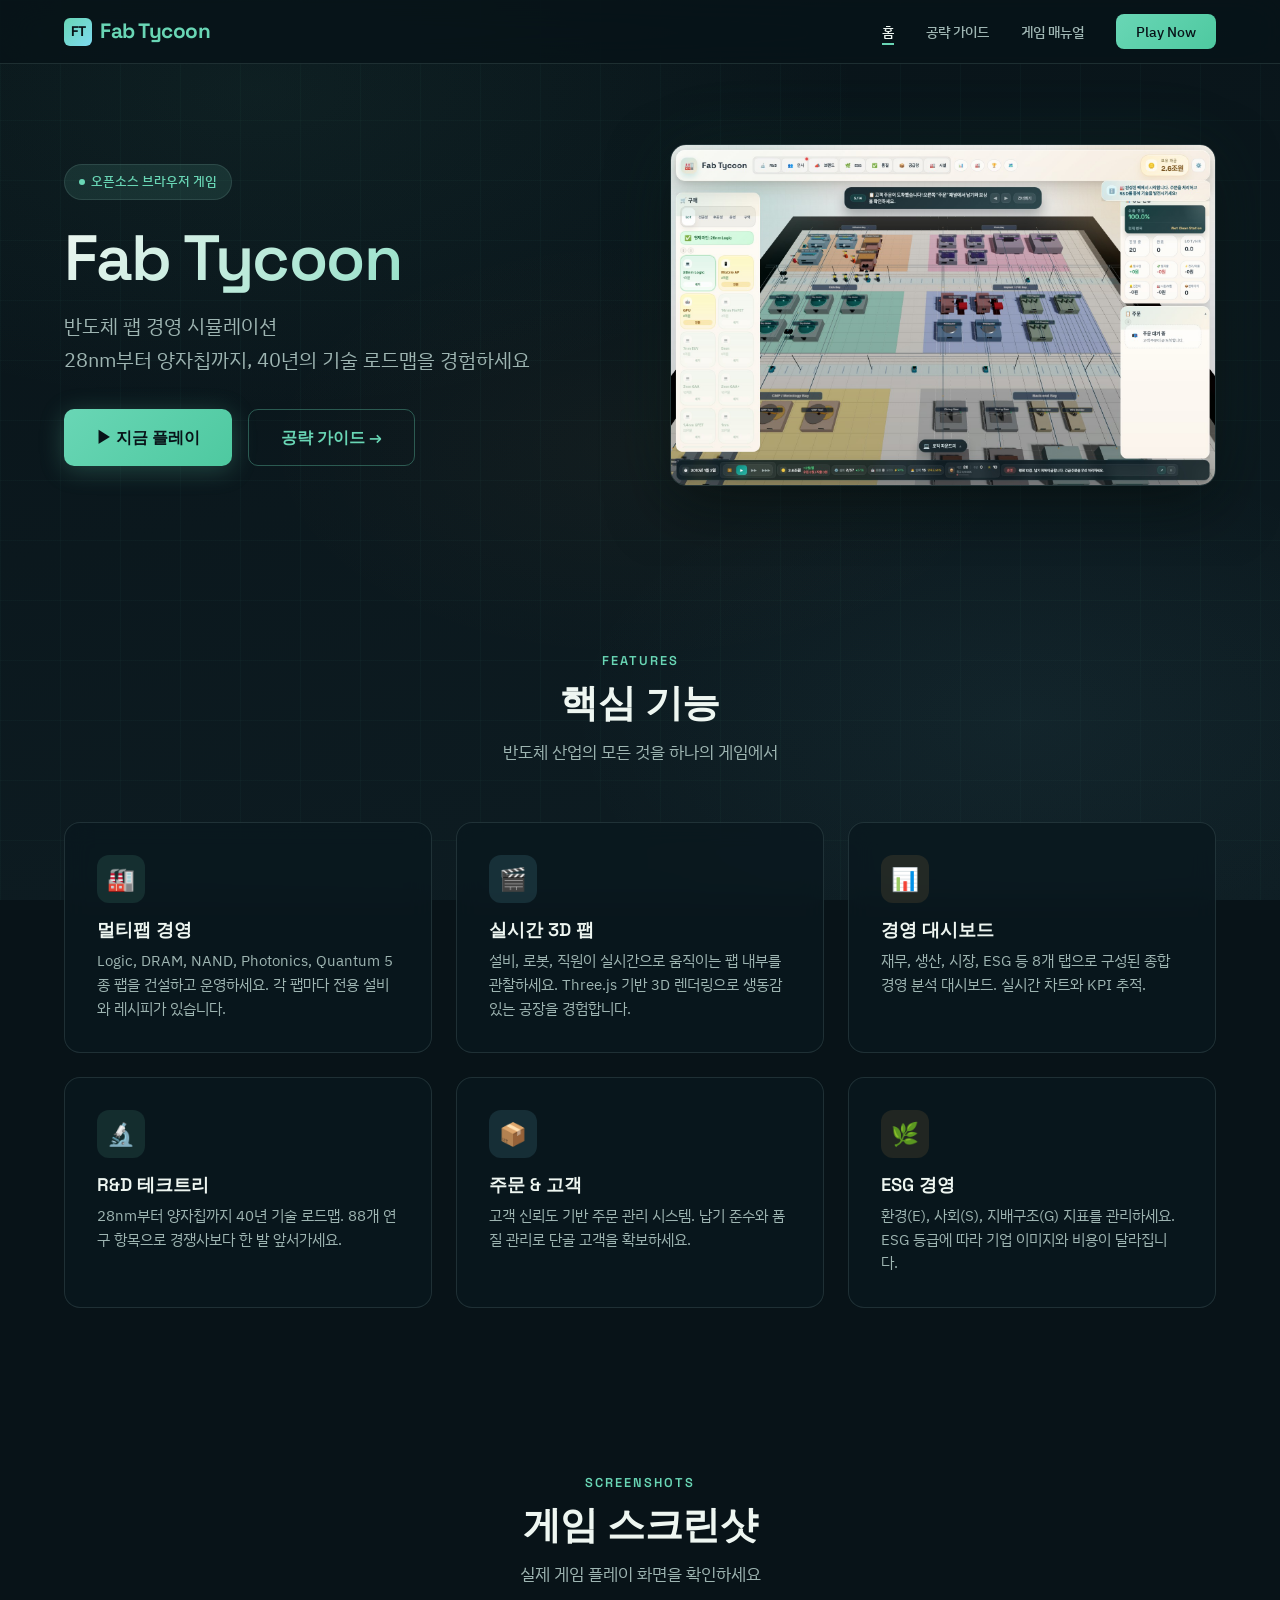
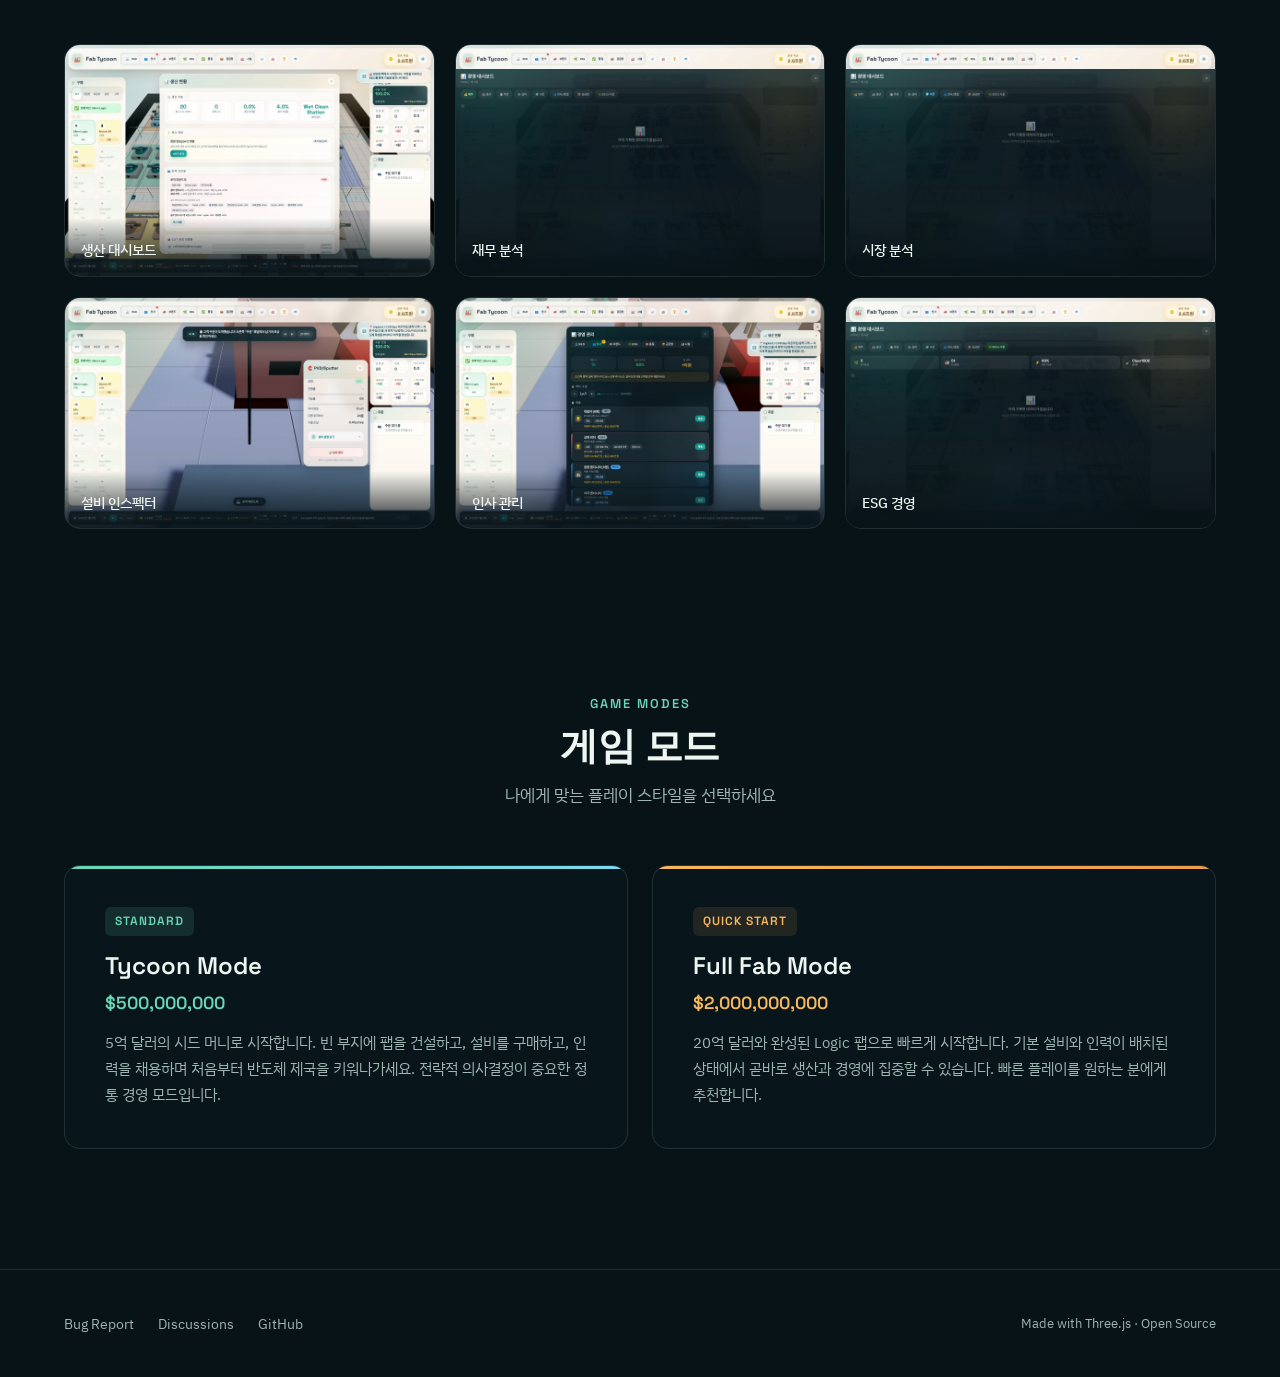
==== index.html @ 70fbb00c "feat: GitHub Pages 사이트 — 게임 소개, 공략 가이드, 매뉴얼 - index.html: 랜딩 페이지 (기능 소개, 스크린샷 갤러리, 게임 모드) - guide.ht" ====
<!DOCTYPE html>
<html lang="ko">
<head>
  <meta charset="UTF-8">
  <meta name="viewport" content="width=device-width, initial-scale=1.0">
  <title>Fab Tycoon — 반도체 팹 경영 시뮬레이션</title>
  <meta name="description" content="2010~2050 반도체 산업을 경험하는 3D 팹 경영 시뮬레이션 게임. 28nm부터 양자칩까지, 당신만의 반도체 제국을 건설하세요.">
  <link rel="stylesheet" href="assets/style.css">
  <link rel="icon" href="data:image/svg+xml,<svg xmlns='http://www.w3.org/2000/svg' viewBox='0 0 100 100'><text y='80' font-size='80'>🏭</text></svg>">
</head>
<body>

  <!-- Navigation -->
  <nav class="nav">
    <div class="container">
      <a href="index.html" class="nav-logo">
        <span class="logo-icon">FT</span>
        Fab Tycoon
      </a>
      <ul class="nav-links" id="navLinks">
        <li><a href="index.html" class="active">홈</a></li>
        <li><a href="guide.html">공략 가이드</a></li>
        <li><a href="manual.html">게임 매뉴얼</a></li>
        <li><a href="https://declue.github.io/fab-tycoon/" class="nav-cta" target="_blank">Play Now</a></li>
      </ul>
      <button class="nav-toggle" id="navToggle" aria-label="메뉴 열기">&#9776;</button>
    </div>
  </nav>

  <!-- Hero -->
  <section class="hero">
    <div class="container">
      <div class="hero-content fade-in">
        <div class="hero-badge"><span class="dot"></span> 오픈소스 브라우저 게임</div>
        <h1>Fab Tycoon</h1>
        <p class="hero-subtitle">반도체 팹 경영 시뮬레이션<br>28nm부터 양자칩까지, 40년의 기술 로드맵을 경험하세요</p>
        <div class="hero-buttons">
          <a href="https://declue.github.io/fab-tycoon/" class="btn btn-primary" target="_blank">&#9654; 지금 플레이</a>
          <a href="guide.html" class="btn btn-secondary">공략 가이드 &rarr;</a>
        </div>
      </div>
      <div class="hero-image fade-in">
        <img src="assets/images/full-fab-overview.jpg" alt="Fab Tycoon 팹 전경" loading="eager">
      </div>
    </div>
  </section>

  <!-- Key Features -->
  <section class="section">
    <div class="container">
      <div class="section-header fade-in">
        <span class="section-label">Features</span>
        <h2>핵심 기능</h2>
        <p>반도체 산업의 모든 것을 하나의 게임에서</p>
      </div>
      <div class="features-grid">

        <div class="card fade-in">
          <div class="card-icon mint">&#127981;</div>
          <h3>멀티팹 경영</h3>
          <p>Logic, DRAM, NAND, Photonics, Quantum 5종 팹을 건설하고 운영하세요. 각 팹마다 전용 설비와 레시피가 있습니다.</p>
        </div>

        <div class="card fade-in">
          <div class="card-icon cyan">&#127916;</div>
          <h3>실시간 3D 팹</h3>
          <p>설비, 로봇, 직원이 실시간으로 움직이는 팹 내부를 관찰하세요. Three.js 기반 3D 렌더링으로 생동감 있는 공장을 경험합니다.</p>
        </div>

        <div class="card fade-in">
          <div class="card-icon amber">&#128202;</div>
          <h3>경영 대시보드</h3>
          <p>재무, 생산, 시장, ESG 등 8개 탭으로 구성된 종합 경영 분석 대시보드. 실시간 차트와 KPI 추적.</p>
        </div>

        <div class="card fade-in">
          <div class="card-icon mint">&#128300;</div>
          <h3>R&D 테크트리</h3>
          <p>28nm부터 양자칩까지 40년 기술 로드맵. 88개 연구 항목으로 경쟁사보다 한 발 앞서가세요.</p>
        </div>

        <div class="card fade-in">
          <div class="card-icon cyan">&#128230;</div>
          <h3>주문 &amp; 고객</h3>
          <p>고객 신뢰도 기반 주문 관리 시스템. 납기 준수와 품질 관리로 단골 고객을 확보하세요.</p>
        </div>

        <div class="card fade-in">
          <div class="card-icon amber">&#127807;</div>
          <h3>ESG 경영</h3>
          <p>환경(E), 사회(S), 지배구조(G) 지표를 관리하세요. ESG 등급에 따라 기업 이미지와 비용이 달라집니다.</p>
        </div>

      </div>
    </div>
  </section>

  <!-- Screenshots -->
  <section class="section">
    <div class="container">
      <div class="section-header fade-in">
        <span class="section-label">Screenshots</span>
        <h2>게임 스크린샷</h2>
        <p>실제 게임 플레이 화면을 확인하세요</p>
      </div>
      <div class="gallery-scroll fade-in">

        <div class="gallery-item">
          <img src="assets/images/full-fab-production-dashboard.jpg" alt="생산 대시보드" loading="lazy">
          <div class="gallery-caption">생산 대시보드</div>
        </div>

        <div class="gallery-item">
          <img src="assets/images/full-fab-dashboard-finance.jpg" alt="재무 대시보드" loading="lazy">
          <div class="gallery-caption">재무 분석</div>
        </div>

        <div class="gallery-item">
          <img src="assets/images/full-fab-dashboard-market.jpg" alt="시장 대시보드" loading="lazy">
          <div class="gallery-caption">시장 분석</div>
        </div>

        <div class="gallery-item">
          <img src="assets/images/full-fab-equipment-inspector.jpg" alt="설비 인스펙터" loading="lazy">
          <div class="gallery-caption">설비 인스펙터</div>
        </div>

        <div class="gallery-item">
          <img src="assets/images/full-fab-management-hr.jpg" alt="HR 관리" loading="lazy">
          <div class="gallery-caption">인사 관리</div>
        </div>

        <div class="gallery-item">
          <img src="assets/images/full-fab-dashboard-esg.jpg" alt="ESG 대시보드" loading="lazy">
          <div class="gallery-caption">ESG 경영</div>
        </div>

      </div>
    </div>
  </section>

  <!-- Game Modes -->
  <section class="section">
    <div class="container">
      <div class="section-header fade-in">
        <span class="section-label">Game Modes</span>
        <h2>게임 모드</h2>
        <p>나에게 맞는 플레이 스타일을 선택하세요</p>
      </div>
      <div class="modes-grid fade-in">

        <div class="mode-card tycoon">
          <span class="mode-tag">Standard</span>
          <h3>Tycoon Mode</h3>
          <div class="mode-money">$500,000,000</div>
          <p>5억 달러의 시드 머니로 시작합니다. 빈 부지에 팹을 건설하고, 설비를 구매하고, 인력을 채용하며 처음부터 반도체 제국을 키워나가세요. 전략적 의사결정이 중요한 정통 경영 모드입니다.</p>
        </div>

        <div class="mode-card fullfab">
          <span class="mode-tag">Quick Start</span>
          <h3>Full Fab Mode</h3>
          <div class="mode-money">$2,000,000,000</div>
          <p>20억 달러와 완성된 Logic 팹으로 빠르게 시작합니다. 기본 설비와 인력이 배치된 상태에서 곧바로 생산과 경영에 집중할 수 있습니다. 빠른 플레이를 원하는 분에게 추천합니다.</p>
        </div>

      </div>
    </div>
  </section>

  <!-- Footer -->
  <footer class="footer">
    <div class="container">
      <ul class="footer-links">
        <li><a href="https://github.com/declue/fab-tycoon/issues" target="_blank">Bug Report</a></li>
        <li><a href="https://github.com/declue/fab-tycoon/discussions" target="_blank">Discussions</a></li>
        <li><a href="https://github.com/declue/fab-tycoon" target="_blank">GitHub</a></li>
      </ul>
      <span class="footer-note">Made with Three.js &middot; Open Source</span>
    </div>
  </footer>

  <!-- Lightbox -->
  <div class="lightbox" id="lightbox">
    <img src="" alt="" id="lightboxImg">
  </div>

  <script>
    // Mobile nav toggle
    const navToggle = document.getElementById('navToggle');
    const navLinks = document.getElementById('navLinks');
    navToggle.addEventListener('click', () => {
      navLinks.classList.toggle('open');
      navToggle.textContent = navLinks.classList.contains('open') ? '\u2715' : '\u2630';
    });

    // Scroll fade-in
    const observer = new IntersectionObserver((entries) => {
      entries.forEach(entry => {
        if (entry.isIntersecting) {
          entry.target.classList.add('visible');
        }
      });
    }, { threshold: 0.1, rootMargin: '0px 0px -40px 0px' });

    document.querySelectorAll('.fade-in').forEach(el => observer.observe(el));

    // Lightbox for gallery
    const lightbox = document.getElementById('lightbox');
    const lightboxImg = document.getElementById('lightboxImg');

    document.querySelectorAll('.gallery-item').forEach(item => {
      item.addEventListener('click', () => {
        lightboxImg.src = item.querySelector('img').src;
        lightboxImg.alt = item.querySelector('img').alt;
        lightbox.classList.add('active');
      });
    });

    lightbox.addEventListener('click', () => {
      lightbox.classList.remove('active');
    });
  </script>

</body>
</html>
---- assets/style.css ----
/* =============================================
   Fab Tycoon — Public Site Stylesheet
   Dark futuristic semiconductor cleanroom theme
   ============================================= */

@import url('https://fonts.googleapis.com/css2?family=Space+Grotesk:wght@400;500;600;700&family=IBM+Plex+Sans+KR:wght@300;400;500;600;700&display=swap');

/* ---------- Reset & Base ---------- */
*, *::before, *::after { margin: 0; padding: 0; box-sizing: border-box; }

:root {
  --bg-dark: #081318;
  --bg-mid: #0e1d23;
  --mint: #69d6b5;
  --amber: #f7b85d;
  --cyan: #7ddaf0;
  --text-bright: #eef6f1;
  --text-muted: #9eb5b2;
  --panel: rgba(10, 24, 30, 0.78);
  --border: rgba(169, 213, 203, 0.14);
  --border-hover: rgba(105, 214, 181, 0.35);
  --glow-mint: rgba(105, 214, 181, 0.12);
  --glow-amber: rgba(247, 184, 93, 0.10);
  --radius: 16px;
  --radius-sm: 10px;
  --transition: 0.3s cubic-bezier(0.4, 0, 0.2, 1);
  --nav-h: 64px;
}

html {
  scroll-behavior: smooth;
  font-size: 16px;
}

body {
  font-family: 'IBM Plex Sans KR', 'Noto Sans KR', sans-serif;
  color: var(--text-bright);
  background: var(--bg-dark);
  line-height: 1.7;
  overflow-x: hidden;
  min-height: 100vh;
}

/* Animated gradient background */
body::before {
  content: '';
  position: fixed;
  inset: 0;
  z-index: -2;
  background:
    radial-gradient(ellipse 80% 60% at 20% 10%, rgba(105,214,181,0.06) 0%, transparent 60%),
    radial-gradient(ellipse 60% 50% at 80% 80%, rgba(125,218,240,0.05) 0%, transparent 60%),
    radial-gradient(ellipse 50% 40% at 50% 50%, rgba(247,184,93,0.03) 0%, transparent 60%),
    linear-gradient(170deg, var(--bg-dark) 0%, var(--bg-mid) 100%);
  animation: bgShift 20s ease-in-out infinite alternate;
}

@keyframes bgShift {
  0%   { opacity: 1; }
  50%  { opacity: 0.85; }
  100% { opacity: 1; }
}

/* Subtle grid overlay */
body::after {
  content: '';
  position: fixed;
  inset: 0;
  z-index: -1;
  background-image:
    linear-gradient(rgba(105,214,181,0.03) 1px, transparent 1px),
    linear-gradient(90deg, rgba(105,214,181,0.03) 1px, transparent 1px);
  background-size: 60px 60px;
  pointer-events: none;
}

a { color: var(--mint); text-decoration: none; transition: color var(--transition); }
a:hover { color: var(--cyan); }

img { max-width: 100%; height: auto; display: block; }

h1, h2, h3, h4, h5, h6 {
  font-family: 'Space Grotesk', sans-serif;
  font-weight: 600;
  line-height: 1.2;
}

.container {
  width: 100%;
  max-width: 1200px;
  margin: 0 auto;
  padding: 0 24px;
}

/* ---------- Navigation ---------- */
.nav {
  position: fixed;
  top: 0;
  left: 0;
  right: 0;
  height: var(--nav-h);
  z-index: 1000;
  background: rgba(8, 19, 24, 0.85);
  backdrop-filter: blur(20px) saturate(1.4);
  -webkit-backdrop-filter: blur(20px) saturate(1.4);
  border-bottom: 1px solid var(--border);
  transition: background var(--transition);
}

.nav .container {
  display: flex;
  align-items: center;
  justify-content: space-between;
  height: 100%;
}

.nav-logo {
  font-family: 'Space Grotesk', sans-serif;
  font-size: 1.3rem;
  font-weight: 700;
  color: var(--mint);
  letter-spacing: -0.5px;
  display: flex;
  align-items: center;
  gap: 8px;
}

.nav-logo .logo-icon {
  width: 28px;
  height: 28px;
  border-radius: 6px;
  background: linear-gradient(135deg, var(--mint), var(--cyan));
  display: flex;
  align-items: center;
  justify-content: center;
  font-size: 14px;
  color: var(--bg-dark);
  font-weight: 700;
}

.nav-links {
  display: flex;
  align-items: center;
  gap: 32px;
  list-style: none;
}

.nav-links a {
  color: var(--text-muted);
  font-size: 0.9rem;
  font-weight: 500;
  transition: color var(--transition);
  position: relative;
}

.nav-links a::after {
  content: '';
  position: absolute;
  bottom: -4px;
  left: 0;
  width: 0;
  height: 2px;
  background: var(--mint);
  transition: width var(--transition);
}

.nav-links a:hover,
.nav-links a.active {
  color: var(--text-bright);
}

.nav-links a:hover::after,
.nav-links a.active::after {
  width: 100%;
}

.nav-cta {
  background: linear-gradient(135deg, var(--mint), #4ec9a0);
  color: var(--bg-dark) !important;
  padding: 8px 20px;
  border-radius: 8px;
  font-weight: 600;
  font-size: 0.85rem;
  transition: transform var(--transition), box-shadow var(--transition);
}

.nav-cta::after { display: none !important; }

.nav-cta:hover {
  color: var(--bg-dark) !important;
  transform: translateY(-1px);
  box-shadow: 0 4px 20px rgba(105,214,181,0.3);
}

/* Mobile menu toggle */
.nav-toggle {
  display: none;
  background: none;
  border: none;
  color: var(--text-bright);
  font-size: 1.5rem;
  cursor: pointer;
  padding: 4px;
}

/* ---------- Buttons ---------- */
.btn {
  display: inline-flex;
  align-items: center;
  gap: 8px;
  padding: 14px 32px;
  border-radius: var(--radius-sm);
  font-family: 'Space Grotesk', sans-serif;
  font-weight: 600;
  font-size: 1rem;
  border: none;
  cursor: pointer;
  transition: all var(--transition);
  text-decoration: none;
}

.btn-primary {
  background: linear-gradient(135deg, var(--mint), #4ec9a0);
  color: var(--bg-dark);
  box-shadow: 0 4px 24px rgba(105,214,181,0.25);
}

.btn-primary:hover {
  color: var(--bg-dark);
  transform: translateY(-2px);
  box-shadow: 0 8px 32px rgba(105,214,181,0.4);
}

.btn-secondary {
  background: transparent;
  color: var(--mint);
  border: 1px solid var(--border-hover);
}

.btn-secondary:hover {
  background: var(--glow-mint);
  color: var(--mint);
  transform: translateY(-2px);
}

/* ---------- Hero Section ---------- */
.hero {
  padding-top: calc(var(--nav-h) + 80px);
  padding-bottom: 80px;
  position: relative;
  overflow: hidden;
}

.hero .container {
  display: grid;
  grid-template-columns: 1fr 1fr;
  gap: 60px;
  align-items: center;
}

.hero-content { z-index: 2; }

.hero-badge {
  display: inline-flex;
  align-items: center;
  gap: 6px;
  padding: 6px 14px;
  border-radius: 20px;
  background: var(--glow-mint);
  border: 1px solid var(--border);
  color: var(--mint);
  font-size: 0.8rem;
  font-weight: 500;
  margin-bottom: 20px;
}

.hero-badge .dot {
  width: 6px;
  height: 6px;
  border-radius: 50%;
  background: var(--mint);
  animation: pulse 2s infinite;
}

@keyframes pulse {
  0%, 100% { opacity: 1; }
  50% { opacity: 0.4; }
}

.hero h1 {
  font-size: clamp(2.8rem, 5vw, 4.2rem);
  letter-spacing: -1.5px;
  margin-bottom: 12px;
  background: linear-gradient(135deg, var(--text-bright) 0%, var(--mint) 100%);
  -webkit-background-clip: text;
  -webkit-text-fill-color: transparent;
  background-clip: text;
}

.hero-subtitle {
  font-size: 1.25rem;
  color: var(--text-muted);
  margin-bottom: 32px;
  font-weight: 400;
}

.hero-buttons {
  display: flex;
  gap: 16px;
  flex-wrap: wrap;
}

.hero-image {
  position: relative;
  z-index: 1;
}

.hero-image img {
  border-radius: var(--radius);
  box-shadow: 0 20px 60px rgba(0,0,0,0.5), 0 0 80px rgba(105,214,181,0.08);
  border: 1px solid var(--border);
}

.hero-image::before {
  content: '';
  position: absolute;
  inset: -20px;
  border-radius: calc(var(--radius) + 20px);
  background: radial-gradient(ellipse at center, rgba(105,214,181,0.08), transparent 70%);
  z-index: -1;
}

/* ---------- Sections ---------- */
.section {
  padding: 80px 0;
  position: relative;
}

.section-header {
  text-align: center;
  margin-bottom: 56px;
}

.section-header h2 {
  font-size: clamp(1.8rem, 3vw, 2.5rem);
  margin-bottom: 12px;
  letter-spacing: -0.5px;
}

.section-header p {
  color: var(--text-muted);
  font-size: 1.05rem;
  max-width: 600px;
  margin: 0 auto;
}

.section-label {
  display: inline-block;
  color: var(--mint);
  font-size: 0.8rem;
  font-weight: 600;
  text-transform: uppercase;
  letter-spacing: 2px;
  margin-bottom: 8px;
  font-family: 'Space Grotesk', sans-serif;
}

/* ---------- Cards ---------- */
.card {
  background: var(--panel);
  backdrop-filter: blur(12px);
  border: 1px solid var(--border);
  border-radius: var(--radius);
  padding: 32px;
  transition: all var(--transition);
}

.card:hover {
  border-color: var(--border-hover);
  transform: translateY(-4px);
  box-shadow: 0 12px 40px rgba(0,0,0,0.3), 0 0 30px var(--glow-mint);
}

.card-icon {
  width: 48px;
  height: 48px;
  border-radius: 12px;
  display: flex;
  align-items: center;
  justify-content: center;
  font-size: 1.4rem;
  margin-bottom: 16px;
}

.card-icon.mint   { background: var(--glow-mint); color: var(--mint); }
.card-icon.amber  { background: var(--glow-amber); color: var(--amber); }
.card-icon.cyan   { background: rgba(125,218,240,0.12); color: var(--cyan); }

.card h3 {
  font-size: 1.15rem;
  margin-bottom: 8px;
}

.card p {
  color: var(--text-muted);
  font-size: 0.92rem;
  line-height: 1.6;
}

/* ---------- Feature Grid ---------- */
.features-grid {
  display: grid;
  grid-template-columns: repeat(3, 1fr);
  gap: 24px;
}

/* ---------- Screenshots Gallery ---------- */
.gallery-scroll {
  display: grid;
  grid-template-columns: repeat(auto-fill, minmax(340px, 1fr));
  gap: 20px;
}

.gallery-item {
  position: relative;
  border-radius: var(--radius);
  overflow: hidden;
  border: 1px solid var(--border);
  transition: all var(--transition);
  cursor: pointer;
}

.gallery-item:hover {
  border-color: var(--border-hover);
  transform: translateY(-4px);
  box-shadow: 0 12px 40px rgba(0,0,0,0.4);
}

.gallery-item img {
  width: 100%;
  aspect-ratio: 16/10;
  object-fit: cover;
  transition: transform 0.5s ease;
}

.gallery-item:hover img {
  transform: scale(1.03);
}

.gallery-caption {
  position: absolute;
  bottom: 0;
  left: 0;
  right: 0;
  padding: 20px 16px 14px;
  background: linear-gradient(transparent, rgba(8,19,24,0.9));
  font-size: 0.85rem;
  color: var(--text-bright);
  font-weight: 500;
}

/* ---------- Game Modes ---------- */
.modes-grid {
  display: grid;
  grid-template-columns: 1fr 1fr;
  gap: 24px;
}

.mode-card {
  background: var(--panel);
  backdrop-filter: blur(12px);
  border: 1px solid var(--border);
  border-radius: var(--radius);
  padding: 40px;
  position: relative;
  overflow: hidden;
  transition: all var(--transition);
}

.mode-card:hover {
  border-color: var(--border-hover);
  transform: translateY(-4px);
  box-shadow: 0 12px 40px rgba(0,0,0,0.3), 0 0 30px var(--glow-mint);
}

.mode-card::before {
  content: '';
  position: absolute;
  top: 0;
  left: 0;
  right: 0;
  height: 3px;
}

.mode-card.tycoon::before { background: linear-gradient(90deg, var(--mint), var(--cyan)); }
.mode-card.fullfab::before { background: linear-gradient(90deg, var(--amber), #f09c4a); }

.mode-card .mode-tag {
  display: inline-block;
  padding: 4px 10px;
  border-radius: 6px;
  font-size: 0.75rem;
  font-weight: 600;
  font-family: 'Space Grotesk', sans-serif;
  text-transform: uppercase;
  letter-spacing: 1px;
  margin-bottom: 16px;
}

.mode-card.tycoon .mode-tag { background: var(--glow-mint); color: var(--mint); }
.mode-card.fullfab .mode-tag { background: var(--glow-amber); color: var(--amber); }

.mode-card h3 {
  font-size: 1.5rem;
  margin-bottom: 8px;
}

.mode-card .mode-money {
  font-family: 'Space Grotesk', sans-serif;
  font-size: 1.1rem;
  font-weight: 600;
  margin-bottom: 12px;
}

.mode-card.tycoon .mode-money { color: var(--mint); }
.mode-card.fullfab .mode-money { color: var(--amber); }

.mode-card p {
  color: var(--text-muted);
  font-size: 0.95rem;
}

/* ---------- Page Header ---------- */
.page-header {
  padding-top: calc(var(--nav-h) + 60px);
  padding-bottom: 40px;
  text-align: center;
}

.page-header h1 {
  font-size: clamp(2rem, 4vw, 3rem);
  margin-bottom: 12px;
  letter-spacing: -1px;
}

.page-header p {
  color: var(--text-muted);
  font-size: 1.05rem;
  max-width: 600px;
  margin: 0 auto;
}

/* ---------- Quick Stats ---------- */
.stats-bar {
  display: grid;
  grid-template-columns: repeat(auto-fit, minmax(120px, 1fr));
  gap: 16px;
  padding: 24px;
  background: var(--panel);
  backdrop-filter: blur(12px);
  border: 1px solid var(--border);
  border-radius: var(--radius);
  margin-bottom: 48px;
}

.stat-item {
  text-align: center;
}

.stat-value {
  font-family: 'Space Grotesk', sans-serif;
  font-size: 1.8rem;
  font-weight: 700;
  color: var(--mint);
  line-height: 1;
}

.stat-label {
  font-size: 0.8rem;
  color: var(--text-muted);
  margin-top: 4px;
}

/* ---------- Tips Section ---------- */
.tips-grid {
  display: grid;
  grid-template-columns: repeat(auto-fit, minmax(320px, 1fr));
  gap: 20px;
  margin-bottom: 48px;
}

.tip-card {
  background: var(--panel);
  backdrop-filter: blur(12px);
  border: 1px solid var(--border);
  border-radius: var(--radius);
  padding: 24px;
  display: flex;
  gap: 16px;
  transition: all var(--transition);
}

.tip-card:hover {
  border-color: var(--border-hover);
  transform: translateY(-2px);
  box-shadow: 0 8px 24px rgba(0,0,0,0.2);
}

.tip-number {
  flex-shrink: 0;
  width: 36px;
  height: 36px;
  border-radius: 10px;
  background: var(--glow-mint);
  color: var(--mint);
  display: flex;
  align-items: center;
  justify-content: center;
  font-family: 'Space Grotesk', sans-serif;
  font-weight: 700;
  font-size: 0.9rem;
}

.tip-card h4 {
  font-size: 1rem;
  margin-bottom: 4px;
}

.tip-card p {
  color: var(--text-muted);
  font-size: 0.88rem;
}

/* ---------- Tech Tree ---------- */
.tech-tree {
  margin: 48px 0;
}

.tech-track {
  margin-bottom: 36px;
}

.tech-track-label {
  font-family: 'Space Grotesk', sans-serif;
  font-size: 0.85rem;
  font-weight: 600;
  text-transform: uppercase;
  letter-spacing: 1.5px;
  margin-bottom: 14px;
  padding-left: 4px;
}

.tech-track-label.logic { color: var(--mint); }
.tech-track-label.memory { color: var(--cyan); }
.tech-track-label.nand { color: var(--amber); }

.tech-nodes {
  display: flex;
  align-items: center;
  gap: 0;
  overflow-x: auto;
  padding: 12px 0 16px;
  scrollbar-width: thin;
  scrollbar-color: var(--border) transparent;
}

.tech-nodes::-webkit-scrollbar { height: 4px; }
.tech-nodes::-webkit-scrollbar-track { background: transparent; }
.tech-nodes::-webkit-scrollbar-thumb { background: var(--border); border-radius: 2px; }

.tech-node {
  flex-shrink: 0;
  display: flex;
  flex-direction: column;
  align-items: center;
  gap: 6px;
  position: relative;
}

.tech-node-dot {
  width: 38px;
  height: 38px;
  border-radius: 50%;
  display: flex;
  align-items: center;
  justify-content: center;
  font-family: 'Space Grotesk', sans-serif;
  font-size: 0.6rem;
  font-weight: 700;
  border: 2px solid;
  position: relative;
  z-index: 1;
  transition: all var(--transition);
}

.tech-node:hover .tech-node-dot {
  transform: scale(1.15);
  box-shadow: 0 0 20px currentColor;
}

.logic .tech-node-dot {
  border-color: var(--mint);
  color: var(--mint);
  background: rgba(105,214,181,0.1);
}

.memory .tech-node-dot {
  border-color: var(--cyan);
  color: var(--cyan);
  background: rgba(125,218,240,0.1);
}

.nand .tech-node-dot {
  border-color: var(--amber);
  color: var(--amber);
  background: rgba(247,184,93,0.1);
}

.tech-node-name {
  font-size: 0.72rem;
  color: var(--text-muted);
  white-space: nowrap;
  text-align: center;
}

.tech-connector {
  flex-shrink: 0;
  width: 36px;
  height: 2px;
  position: relative;
  top: -12px;
}

.logic .tech-connector { background: linear-gradient(90deg, var(--mint), rgba(105,214,181,0.3)); }
.memory .tech-connector { background: linear-gradient(90deg, var(--cyan), rgba(125,218,240,0.3)); }
.nand .tech-connector { background: linear-gradient(90deg, var(--amber), rgba(247,184,93,0.3)); }

/* ---------- Accordion ---------- */
.accordion {
  margin: 48px 0;
}

.accordion-item {
  border: 1px solid var(--border);
  border-radius: var(--radius-sm);
  margin-bottom: 8px;
  overflow: hidden;
  background: var(--panel);
  backdrop-filter: blur(12px);
}

.accordion-header {
  width: 100%;
  padding: 16px 24px;
  background: none;
  border: none;
  color: var(--text-bright);
  font-family: 'Space Grotesk', sans-serif;
  font-size: 0.95rem;
  font-weight: 600;
  display: flex;
  align-items: center;
  justify-content: space-between;
  cursor: pointer;
  transition: background var(--transition);
}

.accordion-header:hover {
  background: rgba(105,214,181,0.04);
}

.accordion-header .year-tag {
  font-size: 0.8rem;
  color: var(--mint);
  font-weight: 500;
  margin-right: auto;
  margin-left: 12px;
}

.accordion-arrow {
  transition: transform var(--transition);
  color: var(--text-muted);
  font-size: 0.8rem;
}

.accordion-item.open .accordion-arrow {
  transform: rotate(180deg);
}

.accordion-body {
  max-height: 0;
  overflow: hidden;
  transition: max-height 0.4s ease;
}

.accordion-body-inner {
  padding: 0 24px 20px;
  color: var(--text-muted);
  font-size: 0.9rem;
  line-height: 1.8;
}

.accordion-body-inner ul {
  list-style: none;
  padding: 0;
}

.accordion-body-inner li {
  padding: 4px 0;
  padding-left: 16px;
  position: relative;
}

.accordion-body-inner li::before {
  content: '';
  position: absolute;
  left: 0;
  top: 12px;
  width: 6px;
  height: 6px;
  border-radius: 50%;
  background: var(--mint);
  opacity: 0.6;
}

/* ---------- Tables ---------- */
.data-table {
  width: 100%;
  border-collapse: collapse;
  margin: 24px 0;
  font-size: 0.9rem;
}

.data-table thead {
  background: rgba(105,214,181,0.06);
}

.data-table th {
  font-family: 'Space Grotesk', sans-serif;
  font-weight: 600;
  color: var(--mint);
  text-align: left;
  padding: 14px 16px;
  border-bottom: 1px solid var(--border);
  font-size: 0.82rem;
  text-transform: uppercase;
  letter-spacing: 0.5px;
}

.data-table td {
  padding: 12px 16px;
  border-bottom: 1px solid var(--border);
  color: var(--text-muted);
}

.data-table tr:hover td {
  background: rgba(105,214,181,0.03);
  color: var(--text-bright);
}

/* Table wrapper for overflow */
.table-wrap {
  overflow-x: auto;
  border: 1px solid var(--border);
  border-radius: var(--radius);
  background: var(--panel);
  backdrop-filter: blur(12px);
}

/* ---------- Expandable Cards ---------- */
.expand-card {
  background: var(--panel);
  backdrop-filter: blur(12px);
  border: 1px solid var(--border);
  border-radius: var(--radius);
  margin-bottom: 12px;
  overflow: hidden;
  transition: border-color var(--transition);
}

.expand-card:hover {
  border-color: var(--border-hover);
}

.expand-card-header {
  width: 100%;
  padding: 20px 24px;
  background: none;
  border: none;
  color: var(--text-bright);
  font-size: 1rem;
  display: flex;
  align-items: center;
  gap: 14px;
  cursor: pointer;
  transition: background var(--transition);
}

.expand-card-header:hover {
  background: rgba(105,214,181,0.04);
}

.expand-card-header .ec-icon {
  width: 40px;
  height: 40px;
  border-radius: 10px;
  display: flex;
  align-items: center;
  justify-content: center;
  font-size: 1.2rem;
  flex-shrink: 0;
}

.expand-card-header h3 {
  flex: 1;
  text-align: left;
  font-size: 1.05rem;
}

.expand-card-header .ec-arrow {
  color: var(--text-muted);
  font-size: 0.8rem;
  transition: transform var(--transition);
}

.expand-card.open .ec-arrow {
  transform: rotate(180deg);
}

.expand-card-body {
  max-height: 0;
  overflow: hidden;
  transition: max-height 0.4s ease;
}

.expand-card-body-inner {
  padding: 0 24px 24px 78px;
  color: var(--text-muted);
  font-size: 0.9rem;
  line-height: 1.8;
}

/* ---------- Keyboard Shortcuts ---------- */
.shortcuts-grid {
  display: grid;
  grid-template-columns: repeat(auto-fill, minmax(260px, 1fr));
  gap: 12px;
}

.shortcut-item {
  display: flex;
  align-items: center;
  gap: 12px;
  padding: 12px 16px;
  background: var(--panel);
  border: 1px solid var(--border);
  border-radius: var(--radius-sm);
}

.shortcut-item kbd {
  display: inline-flex;
  align-items: center;
  justify-content: center;
  min-width: 36px;
  height: 30px;
  padding: 0 8px;
  background: rgba(105,214,181,0.08);
  border: 1px solid var(--border);
  border-radius: 6px;
  font-family: 'Space Grotesk', sans-serif;
  font-size: 0.78rem;
  font-weight: 600;
  color: var(--mint);
  white-space: nowrap;
}

.shortcut-item span {
  color: var(--text-muted);
  font-size: 0.88rem;
}

/* ---------- Competitor Cards ---------- */
.competitors-grid {
  display: grid;
  grid-template-columns: repeat(auto-fill, minmax(200px, 1fr));
  gap: 16px;
}

.competitor-card {
  background: var(--panel);
  border: 1px solid var(--border);
  border-radius: var(--radius);
  padding: 20px;
  text-align: center;
  transition: all var(--transition);
}

.competitor-card:hover {
  border-color: var(--border-hover);
  transform: translateY(-2px);
}

.competitor-card h4 {
  font-size: 1rem;
  margin-bottom: 4px;
}

.competitor-card p {
  color: var(--text-muted);
  font-size: 0.82rem;
}

/* ---------- Footer ---------- */
.footer {
  padding: 40px 0;
  border-top: 1px solid var(--border);
  margin-top: 40px;
}

.footer .container {
  display: flex;
  align-items: center;
  justify-content: space-between;
  flex-wrap: wrap;
  gap: 16px;
}

.footer-links {
  display: flex;
  gap: 24px;
  list-style: none;
}

.footer-links a {
  color: var(--text-muted);
  font-size: 0.85rem;
}

.footer-links a:hover {
  color: var(--text-bright);
}

.footer-note {
  color: var(--text-muted);
  font-size: 0.82rem;
}

/* ---------- Scroll Animations ---------- */
.fade-in {
  opacity: 0;
  transform: translateY(24px);
  transition: opacity 0.6s ease, transform 0.6s ease;
}

.fade-in.visible {
  opacity: 1;
  transform: translateY(0);
}

/* ---------- Manual specific ---------- */
.manual-section {
  margin-bottom: 48px;
}

.manual-section > h2 {
  font-size: 1.6rem;
  margin-bottom: 20px;
  display: flex;
  align-items: center;
  gap: 10px;
}

.manual-section > h2 .sec-dot {
  width: 8px;
  height: 8px;
  border-radius: 50%;
  background: var(--mint);
}

/* ---------- Responsive ---------- */
@media (max-width: 900px) {
  .hero .container {
    grid-template-columns: 1fr;
    gap: 40px;
    text-align: center;
  }

  .hero-buttons { justify-content: center; }

  .features-grid {
    grid-template-columns: 1fr 1fr;
  }

  .modes-grid {
    grid-template-columns: 1fr;
  }

  .expand-card-body-inner {
    padding-left: 24px;
  }
}

@media (max-width: 640px) {
  :root { --nav-h: 56px; }

  .nav-links { display: none; }
  .nav-links.open {
    display: flex;
    flex-direction: column;
    position: absolute;
    top: var(--nav-h);
    left: 0;
    right: 0;
    background: rgba(8, 19, 24, 0.95);
    backdrop-filter: blur(20px);
    padding: 20px;
    gap: 16px;
    border-bottom: 1px solid var(--border);
  }
  .nav-toggle { display: block; }

  .features-grid {
    grid-template-columns: 1fr;
  }

  .gallery-scroll {
    grid-template-columns: 1fr;
  }

  .stats-bar {
    grid-template-columns: repeat(3, 1fr);
  }

  .shortcuts-grid {
    grid-template-columns: 1fr;
  }

  .competitors-grid {
    grid-template-columns: 1fr 1fr;
  }

  .hero h1 {
    font-size: 2.2rem;
  }

  .section { padding: 48px 0; }
}

/* ---------- Lightbox overlay ---------- */
.lightbox {
  position: fixed;
  inset: 0;
  z-index: 9999;
  background: rgba(0,0,0,0.85);
  backdrop-filter: blur(8px);
  display: none;
  align-items: center;
  justify-content: center;
  padding: 32px;
  cursor: zoom-out;
}

.lightbox.active { display: flex; }

.lightbox img {
  max-width: 95vw;
  max-height: 90vh;
  object-fit: contain;
  border-radius: var(--radius);
  box-shadow: 0 20px 80px rgba(0,0,0,0.5);
}

/* ---------- Utilities ---------- */
.text-mint { color: var(--mint); }
.text-amber { color: var(--amber); }
.text-cyan { color: var(--cyan); }
.text-muted { color: var(--text-muted); }
.mt-1 { margin-top: 8px; }
.mt-2 { margin-top: 16px; }
.mt-3 { margin-top: 24px; }
.mb-1 { margin-bottom: 8px; }
.mb-2 { margin-bottom: 16px; }
.mb-3 { margin-bottom: 24px; }
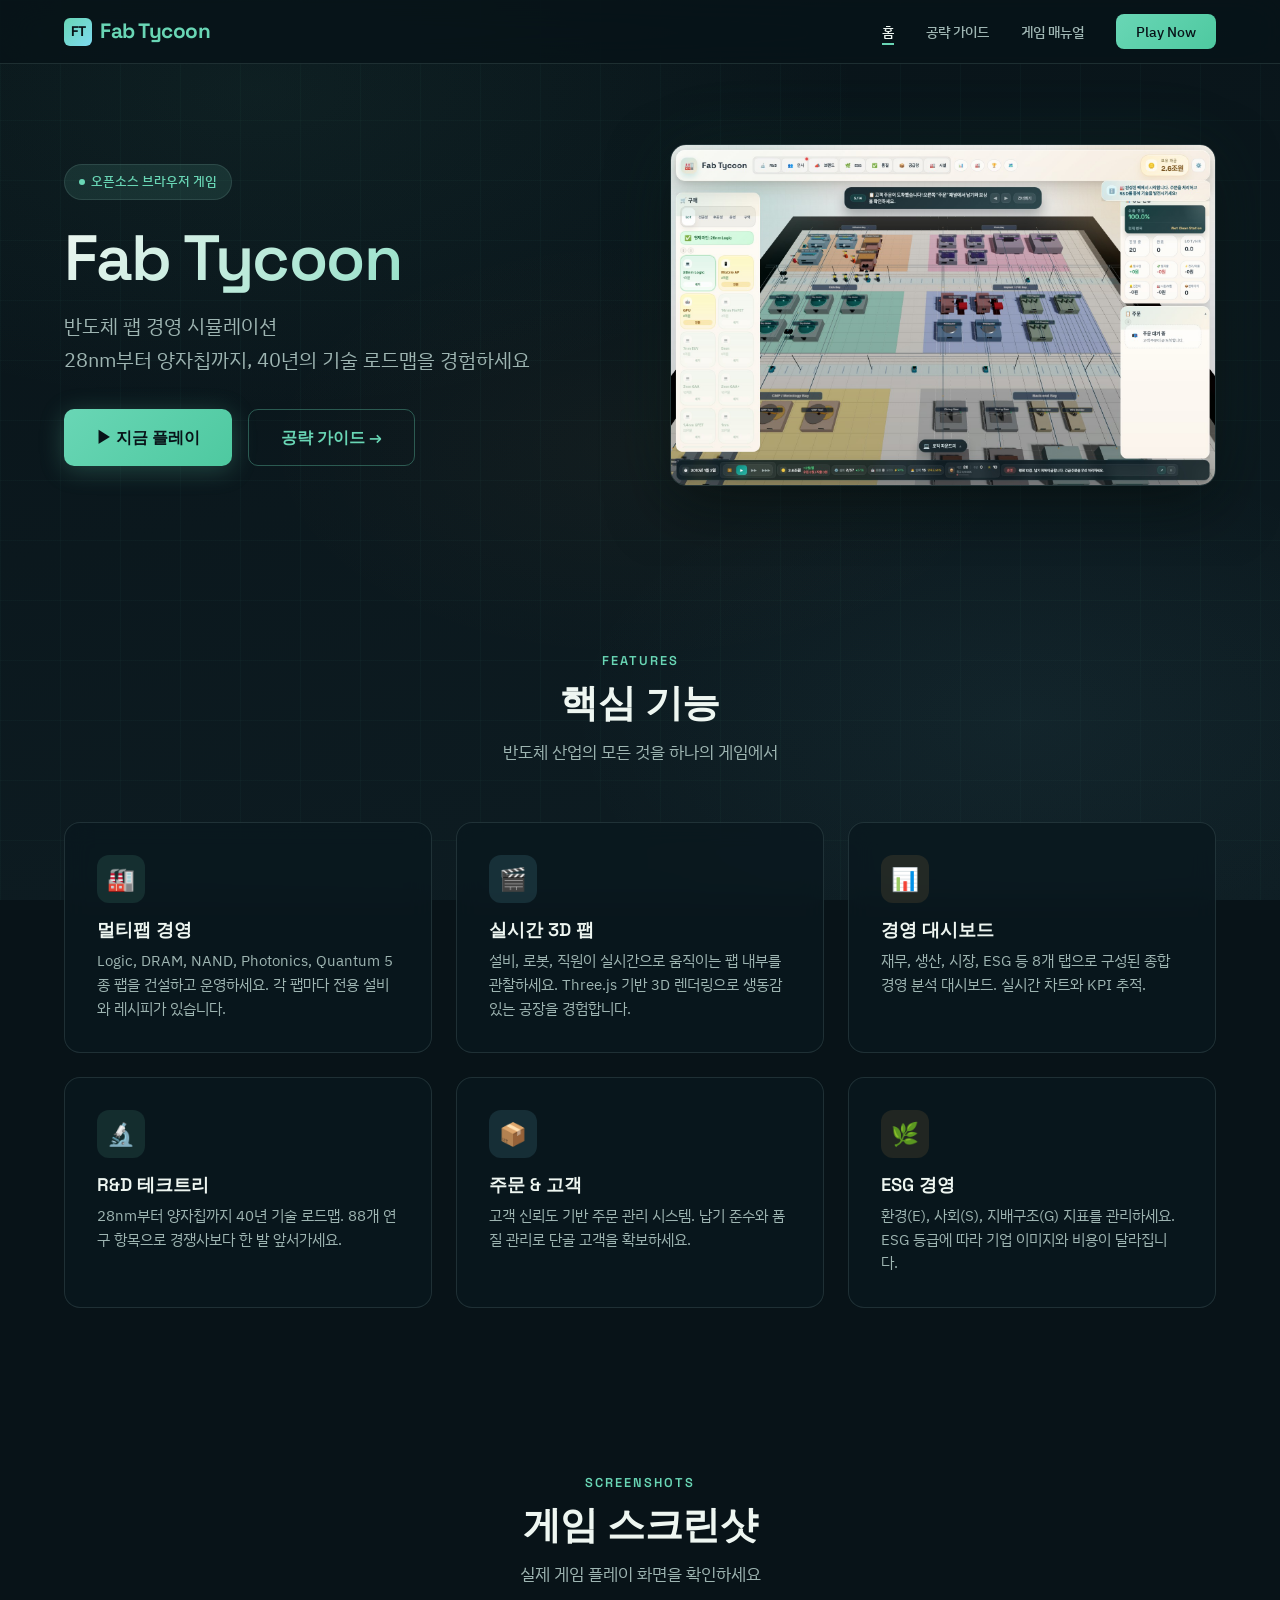
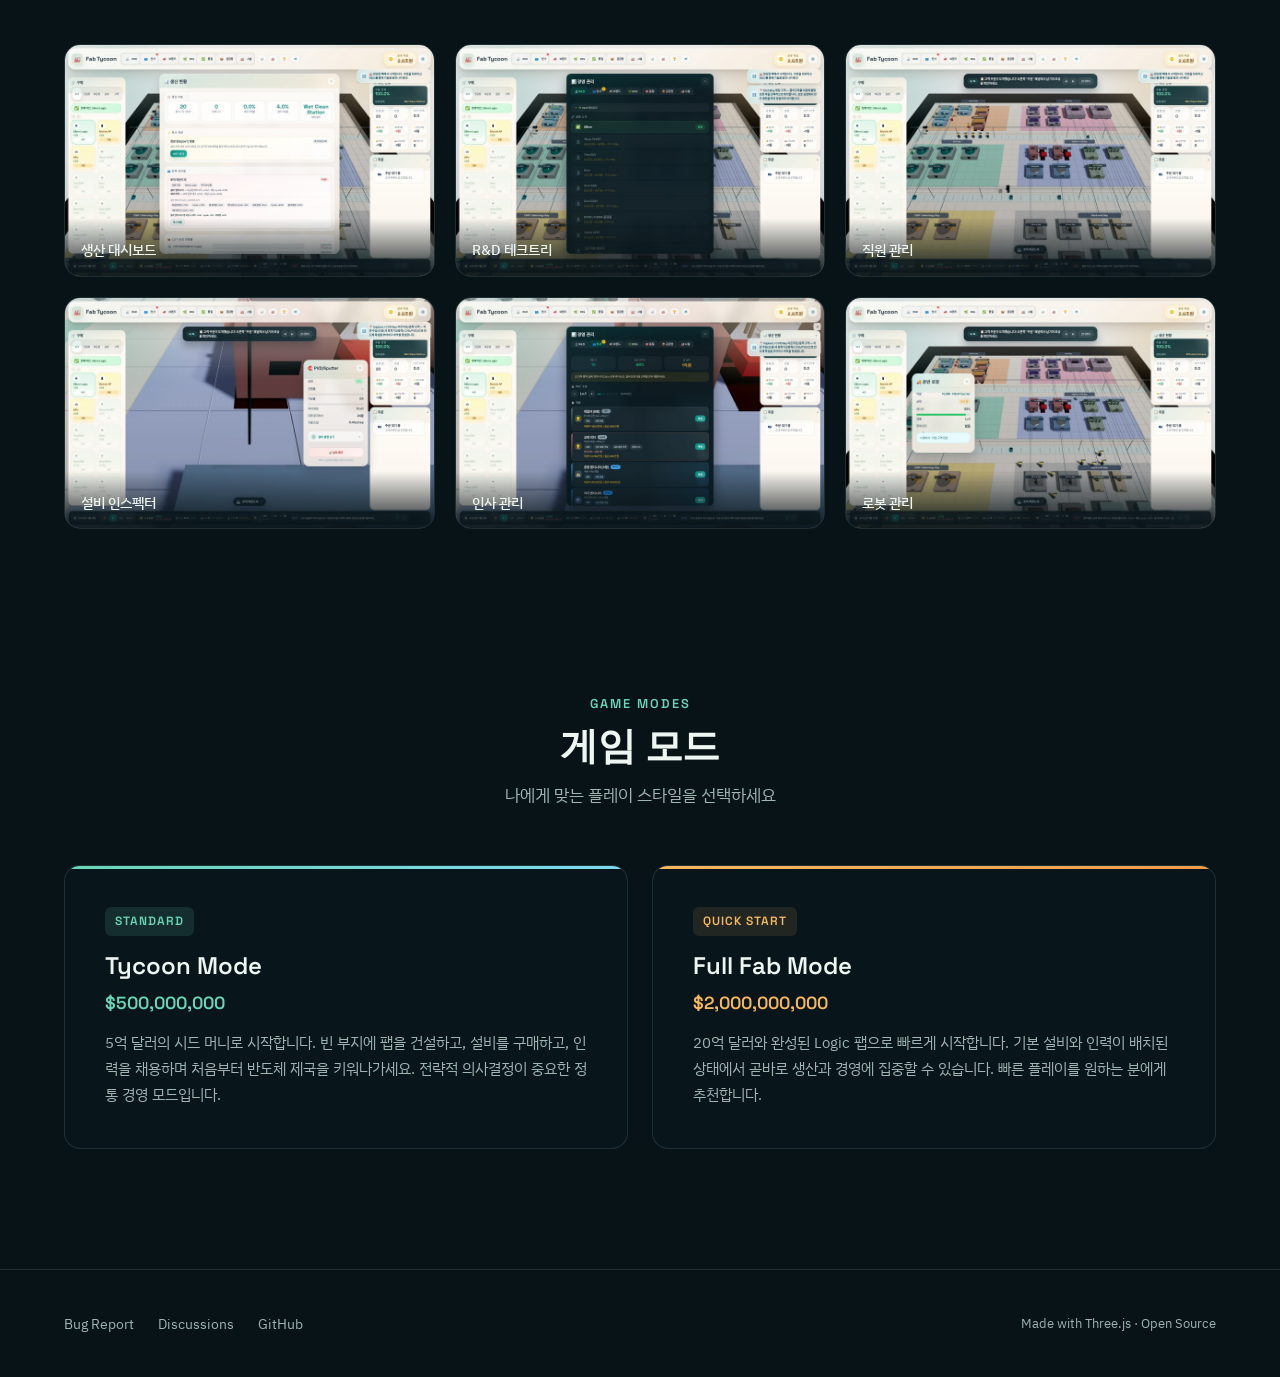
==== commit 622d2e8b: "fix: 내부 코드 ID를 한글 이름으로 교체 + 빈 스크린샷 제거 - R&D 카드/테크트리/선행조건에서 dx_mes 등 코드 ID 제거 → 한글 이름 표시 - 카테고리 뱃지 dx" ====
--- a/index.html
+++ b/index.html
@@ -111,13 +111,13 @@
         </div>
 
         <div class="gallery-item">
-          <img src="assets/images/full-fab-dashboard-finance.jpg" alt="재무 대시보드" loading="lazy">
-          <div class="gallery-caption">재무 분석</div>
-        </div>
-
-        <div class="gallery-item">
-          <img src="assets/images/full-fab-dashboard-market.jpg" alt="시장 대시보드" loading="lazy">
-          <div class="gallery-caption">시장 분석</div>
+          <img src="assets/images/full-fab-management-rd.jpg" alt="R&D 관리 패널" loading="lazy">
+          <div class="gallery-caption">R&D 테크트리</div>
+        </div>
+
+        <div class="gallery-item">
+          <img src="assets/images/full-fab-employee-inspector.jpg" alt="직원 인스펙터" loading="lazy">
+          <div class="gallery-caption">직원 관리</div>
         </div>
 
         <div class="gallery-item">
@@ -131,8 +131,8 @@
         </div>
 
         <div class="gallery-item">
-          <img src="assets/images/full-fab-dashboard-esg.jpg" alt="ESG 대시보드" loading="lazy">
-          <div class="gallery-caption">ESG 경영</div>
+          <img src="assets/images/full-fab-robot-inspector.jpg" alt="로봇 인스펙터" loading="lazy">
+          <div class="gallery-caption">로봇 관리</div>
         </div>
 
       </div>
@@ -183,6 +183,9 @@
   <div class="lightbox" id="lightbox">
     <img src="" alt="" id="lightboxImg">
   </div>
+
+  <!-- Scroll to top button -->
+  <button class="scroll-top-btn" id="scrollTopBtn" aria-label="맨 위로">&#9650;</button>
 
   <script>
     // Mobile nav toggle
@@ -219,6 +222,37 @@
     lightbox.addEventListener('click', () => {
       lightbox.classList.remove('active');
     });
+
+    // Close lightbox with Escape key
+    document.addEventListener('keydown', (e) => {
+      if (e.key === 'Escape' && lightbox.classList.contains('active')) {
+        lightbox.classList.remove('active');
+      }
+    });
+
+    // Scroll progress bar
+    const progressBar = document.createElement('div');
+    progressBar.className = 'scroll-progress';
+    document.body.appendChild(progressBar);
+
+    // Scroll to top button
+    const scrollTopBtn = document.getElementById('scrollTopBtn');
+    scrollTopBtn.addEventListener('click', () => {
+      window.scrollTo({ top: 0, behavior: 'smooth' });
+    });
+
+    // Scroll events: progress bar + scroll-to-top visibility
+    window.addEventListener('scroll', () => {
+      const scrollTop = document.documentElement.scrollTop;
+      const scrollHeight = document.documentElement.scrollHeight - window.innerHeight;
+      progressBar.style.width = (scrollTop / scrollHeight * 100) + '%';
+
+      if (scrollTop > 300) {
+        scrollTopBtn.classList.add('visible');
+      } else {
+        scrollTopBtn.classList.remove('visible');
+      }
+    });
   </script>
 
 </body>
--- a/assets/style.css
+++ b/assets/style.css
@@ -631,109 +631,7 @@
   font-size: 0.88rem;
 }
 
-/* ---------- Tech Tree ---------- */
-.tech-tree {
-  margin: 48px 0;
-}
-
-.tech-track {
-  margin-bottom: 36px;
-}
-
-.tech-track-label {
-  font-family: 'Space Grotesk', sans-serif;
-  font-size: 0.85rem;
-  font-weight: 600;
-  text-transform: uppercase;
-  letter-spacing: 1.5px;
-  margin-bottom: 14px;
-  padding-left: 4px;
-}
-
-.tech-track-label.logic { color: var(--mint); }
-.tech-track-label.memory { color: var(--cyan); }
-.tech-track-label.nand { color: var(--amber); }
-
-.tech-nodes {
-  display: flex;
-  align-items: center;
-  gap: 0;
-  overflow-x: auto;
-  padding: 12px 0 16px;
-  scrollbar-width: thin;
-  scrollbar-color: var(--border) transparent;
-}
-
-.tech-nodes::-webkit-scrollbar { height: 4px; }
-.tech-nodes::-webkit-scrollbar-track { background: transparent; }
-.tech-nodes::-webkit-scrollbar-thumb { background: var(--border); border-radius: 2px; }
-
-.tech-node {
-  flex-shrink: 0;
-  display: flex;
-  flex-direction: column;
-  align-items: center;
-  gap: 6px;
-  position: relative;
-}
-
-.tech-node-dot {
-  width: 38px;
-  height: 38px;
-  border-radius: 50%;
-  display: flex;
-  align-items: center;
-  justify-content: center;
-  font-family: 'Space Grotesk', sans-serif;
-  font-size: 0.6rem;
-  font-weight: 700;
-  border: 2px solid;
-  position: relative;
-  z-index: 1;
-  transition: all var(--transition);
-}
-
-.tech-node:hover .tech-node-dot {
-  transform: scale(1.15);
-  box-shadow: 0 0 20px currentColor;
-}
-
-.logic .tech-node-dot {
-  border-color: var(--mint);
-  color: var(--mint);
-  background: rgba(105,214,181,0.1);
-}
-
-.memory .tech-node-dot {
-  border-color: var(--cyan);
-  color: var(--cyan);
-  background: rgba(125,218,240,0.1);
-}
-
-.nand .tech-node-dot {
-  border-color: var(--amber);
-  color: var(--amber);
-  background: rgba(247,184,93,0.1);
-}
-
-.tech-node-name {
-  font-size: 0.72rem;
-  color: var(--text-muted);
-  white-space: nowrap;
-  text-align: center;
-}
-
-.tech-connector {
-  flex-shrink: 0;
-  width: 36px;
-  height: 2px;
-  position: relative;
-  top: -12px;
-}
-
-.logic .tech-connector { background: linear-gradient(90deg, var(--mint), rgba(105,214,181,0.3)); }
-.memory .tech-connector { background: linear-gradient(90deg, var(--cyan), rgba(125,218,240,0.3)); }
-.nand .tech-connector { background: linear-gradient(90deg, var(--amber), rgba(247,184,93,0.3)); }
+/* (Tech tree CSS removed — replaced by Mermaid.js diagrams) */
 
 /* ---------- Accordion ---------- */
 .accordion {
@@ -828,34 +726,45 @@
   width: 100%;
   border-collapse: collapse;
   margin: 24px 0;
-  font-size: 0.9rem;
+  font-size: 0.85rem;
 }
 
 .data-table thead {
-  background: rgba(105,214,181,0.06);
+  position: sticky;
+  top: 0;
+  z-index: 2;
 }
 
 .data-table th {
+  background: rgba(105,214,181,0.08);
   font-family: 'Space Grotesk', sans-serif;
   font-weight: 600;
   color: var(--mint);
   text-align: left;
-  padding: 14px 16px;
-  border-bottom: 1px solid var(--border);
+  padding: 12px 16px;
+  border-bottom: 2px solid var(--border);
   font-size: 0.82rem;
   text-transform: uppercase;
   letter-spacing: 0.5px;
+  white-space: nowrap;
 }
 
 .data-table td {
-  padding: 12px 16px;
-  border-bottom: 1px solid var(--border);
-  color: var(--text-muted);
-}
-
-.data-table tr:hover td {
-  background: rgba(105,214,181,0.03);
+  padding: 10px 16px;
+  border-bottom: 1px solid rgba(169, 213, 203, 0.06);
+  color: var(--text-muted);
+}
+
+.data-table tbody tr:hover {
+  background: rgba(105,214,181,0.04);
+}
+
+.data-table tbody tr:hover td {
   color: var(--text-bright);
+}
+
+.data-table tbody tr:nth-child(even) {
+  background: rgba(255, 255, 255, 0.01);
 }
 
 /* Table wrapper for overflow */
@@ -1075,6 +984,38 @@
   height: 8px;
   border-radius: 50%;
   background: var(--mint);
+}
+
+@media (max-width: 1300px) {
+  .sidebar-toc { display: none; }
+}
+
+/* ---------- Enhanced card hover glow ---------- */
+.card:hover .card-icon.mint ~ h3,
+.card:hover .card-icon.mint ~ p {
+  text-shadow: 0 0 20px rgba(105,214,181,0.1);
+}
+
+.card:hover .card-icon.cyan ~ h3,
+.card:hover .card-icon.cyan ~ p {
+  text-shadow: 0 0 20px rgba(125,218,240,0.1);
+}
+
+.card:hover .card-icon.amber ~ h3,
+.card:hover .card-icon.amber ~ p {
+  text-shadow: 0 0 20px rgba(247,184,93,0.1);
+}
+
+.card:hover .card-icon.mint {
+  box-shadow: 0 0 24px rgba(105,214,181,0.3);
+}
+
+.card:hover .card-icon.cyan {
+  box-shadow: 0 0 24px rgba(125,218,240,0.3);
+}
+
+.card:hover .card-icon.amber {
+  box-shadow: 0 0 24px rgba(247,184,93,0.3);
 }
 
 /* ---------- Responsive ---------- */
@@ -1151,23 +1092,137 @@
   position: fixed;
   inset: 0;
   z-index: 9999;
-  background: rgba(0,0,0,0.85);
-  backdrop-filter: blur(8px);
-  display: none;
+  background: rgba(0,0,0,0.9);
+  backdrop-filter: blur(20px) saturate(1.2);
+  -webkit-backdrop-filter: blur(20px) saturate(1.2);
+  display: flex;
   align-items: center;
   justify-content: center;
   padding: 32px;
   cursor: zoom-out;
-}
-
-.lightbox.active { display: flex; }
+  opacity: 0;
+  visibility: hidden;
+  transition: opacity 0.3s ease, visibility 0.3s ease;
+}
+
+.lightbox.active {
+  opacity: 1;
+  visibility: visible;
+}
 
 .lightbox img {
   max-width: 95vw;
   max-height: 90vh;
   object-fit: contain;
   border-radius: var(--radius);
-  box-shadow: 0 20px 80px rgba(0,0,0,0.5);
+  box-shadow: 0 20px 80px rgba(0,0,0,0.5), 0 0 60px rgba(105,214,181,0.08);
+  transform: scale(0.92);
+  transition: transform 0.3s cubic-bezier(0.4, 0, 0.2, 1);
+}
+
+.lightbox.active img {
+  transform: scale(1);
+}
+
+/* ---------- Mermaid Diagrams ---------- */
+.mermaid-wrap {
+  margin: 32px 0;
+  padding: 24px;
+  border-radius: var(--radius);
+  background: rgba(10, 24, 30, 0.6);
+  border: 1px solid var(--border);
+  overflow-x: auto;
+}
+.mermaid-wrap h4 {
+  font-family: 'Space Grotesk', sans-serif;
+  font-size: 1rem;
+  color: var(--mint);
+  margin-bottom: 16px;
+  text-align: center;
+}
+.mermaid {
+  display: flex;
+  justify-content: center;
+}
+
+/* ---------- Sidebar TOC for guide/manual ---------- */
+.sidebar-toc {
+  position: fixed;
+  left: 0;
+  top: calc(var(--nav-h) + 24px);
+  width: 200px;
+  max-height: calc(100vh - var(--nav-h) - 48px);
+  overflow-y: auto;
+  padding: 16px 0;
+  z-index: 100;
+  scrollbar-width: thin;
+  scrollbar-color: var(--border) transparent;
+}
+
+.sidebar-toc a {
+  display: block;
+  padding: 6px 16px;
+  font-size: 0.82rem;
+  color: var(--text-muted);
+  border-left: 2px solid transparent;
+  transition: all var(--transition);
+}
+
+.sidebar-toc a:hover {
+  color: var(--text-bright);
+  border-left-color: var(--border-hover);
+}
+
+.sidebar-toc a.active {
+  color: var(--mint);
+  border-left-color: var(--mint);
+  background: var(--glow-mint);
+}
+
+/* ---------- Scroll progress bar ---------- */
+.scroll-progress {
+  position: fixed;
+  top: var(--nav-h);
+  left: 0;
+  height: 2px;
+  background: linear-gradient(90deg, var(--mint), var(--cyan));
+  z-index: 999;
+  transition: width 0.1s linear;
+}
+
+/* ---------- Scroll to top button ---------- */
+.scroll-top-btn {
+  position: fixed;
+  bottom: 32px;
+  right: 32px;
+  width: 44px;
+  height: 44px;
+  border-radius: 50%;
+  background: var(--panel);
+  border: 1px solid var(--border);
+  color: var(--mint);
+  font-size: 1.2rem;
+  cursor: pointer;
+  z-index: 998;
+  opacity: 0;
+  transform: translateY(12px);
+  transition: all var(--transition);
+  display: flex;
+  align-items: center;
+  justify-content: center;
+  backdrop-filter: blur(12px);
+}
+
+.scroll-top-btn.visible {
+  opacity: 1;
+  transform: translateY(0);
+}
+
+.scroll-top-btn:hover {
+  border-color: var(--border-hover);
+  background: var(--glow-mint);
+  transform: translateY(-2px);
+  box-shadow: 0 4px 20px rgba(105,214,181,0.2);
 }
 
 /* ---------- Utilities ---------- */
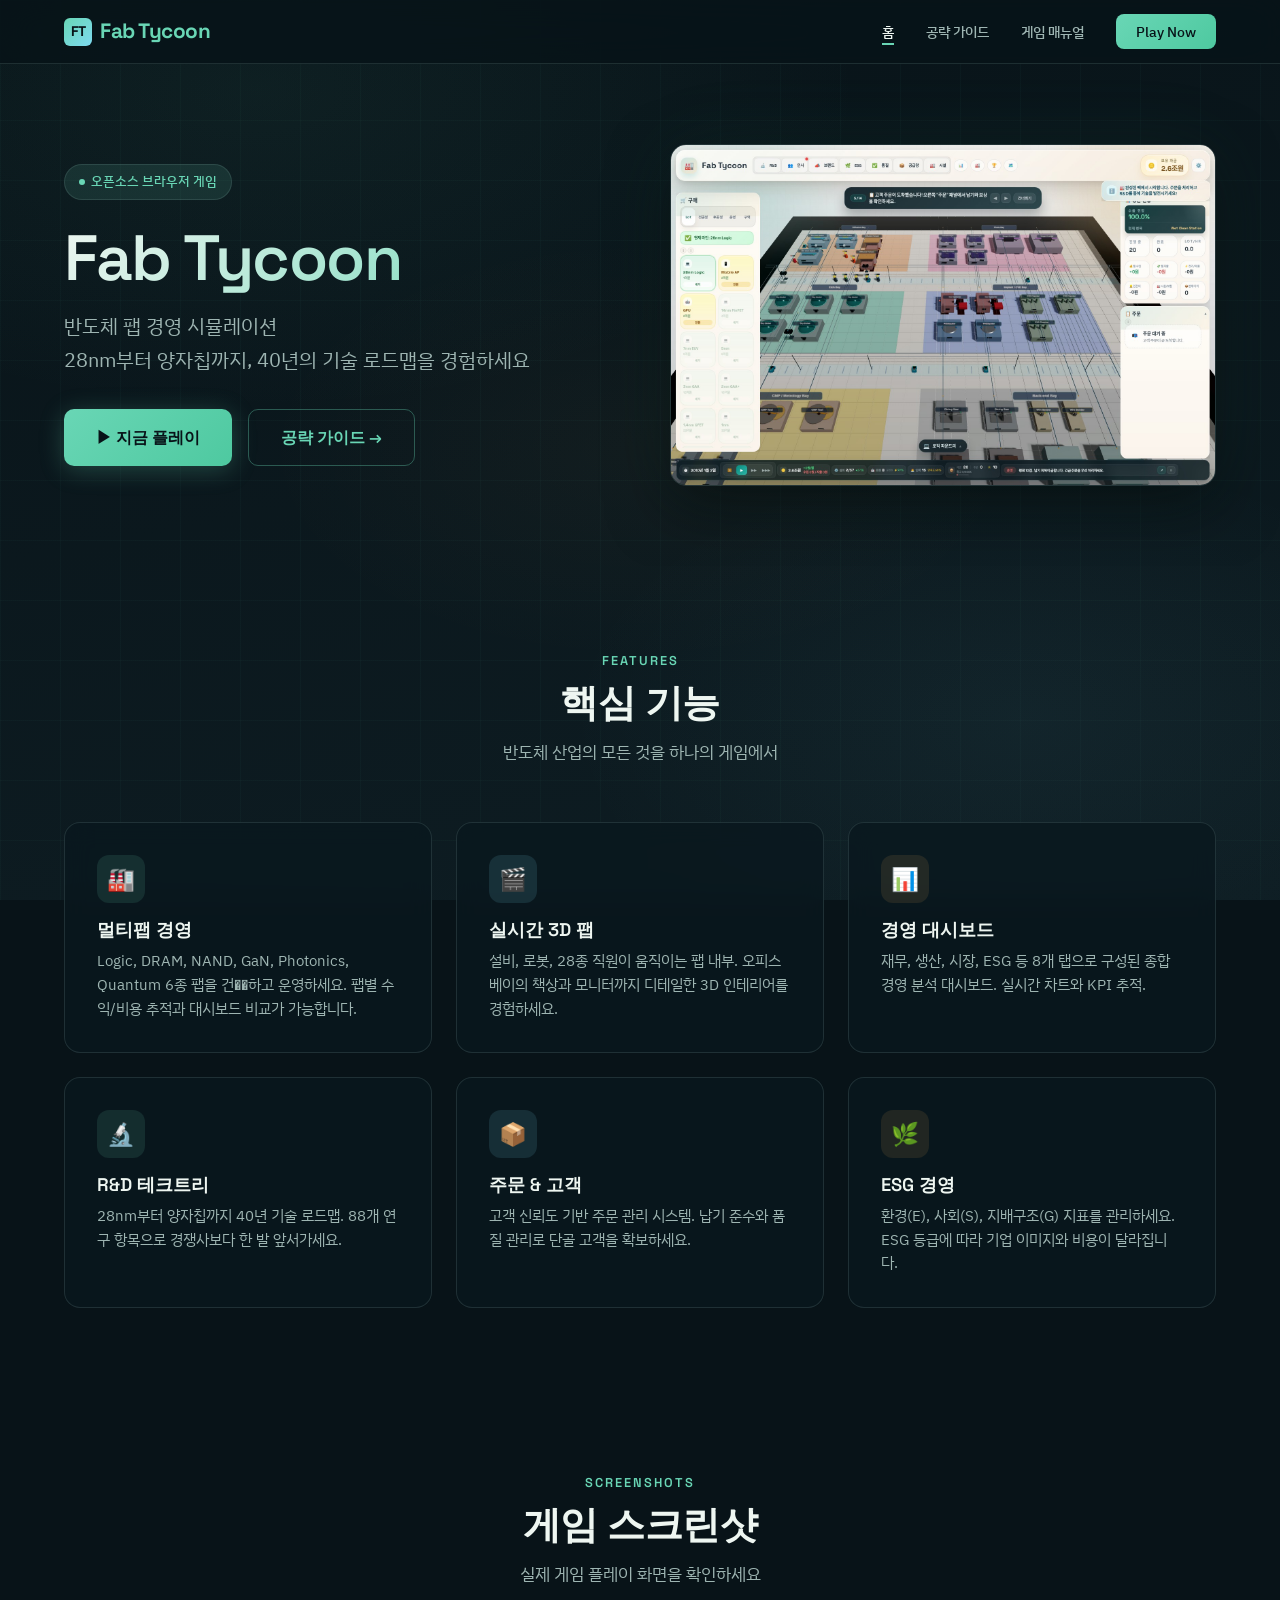
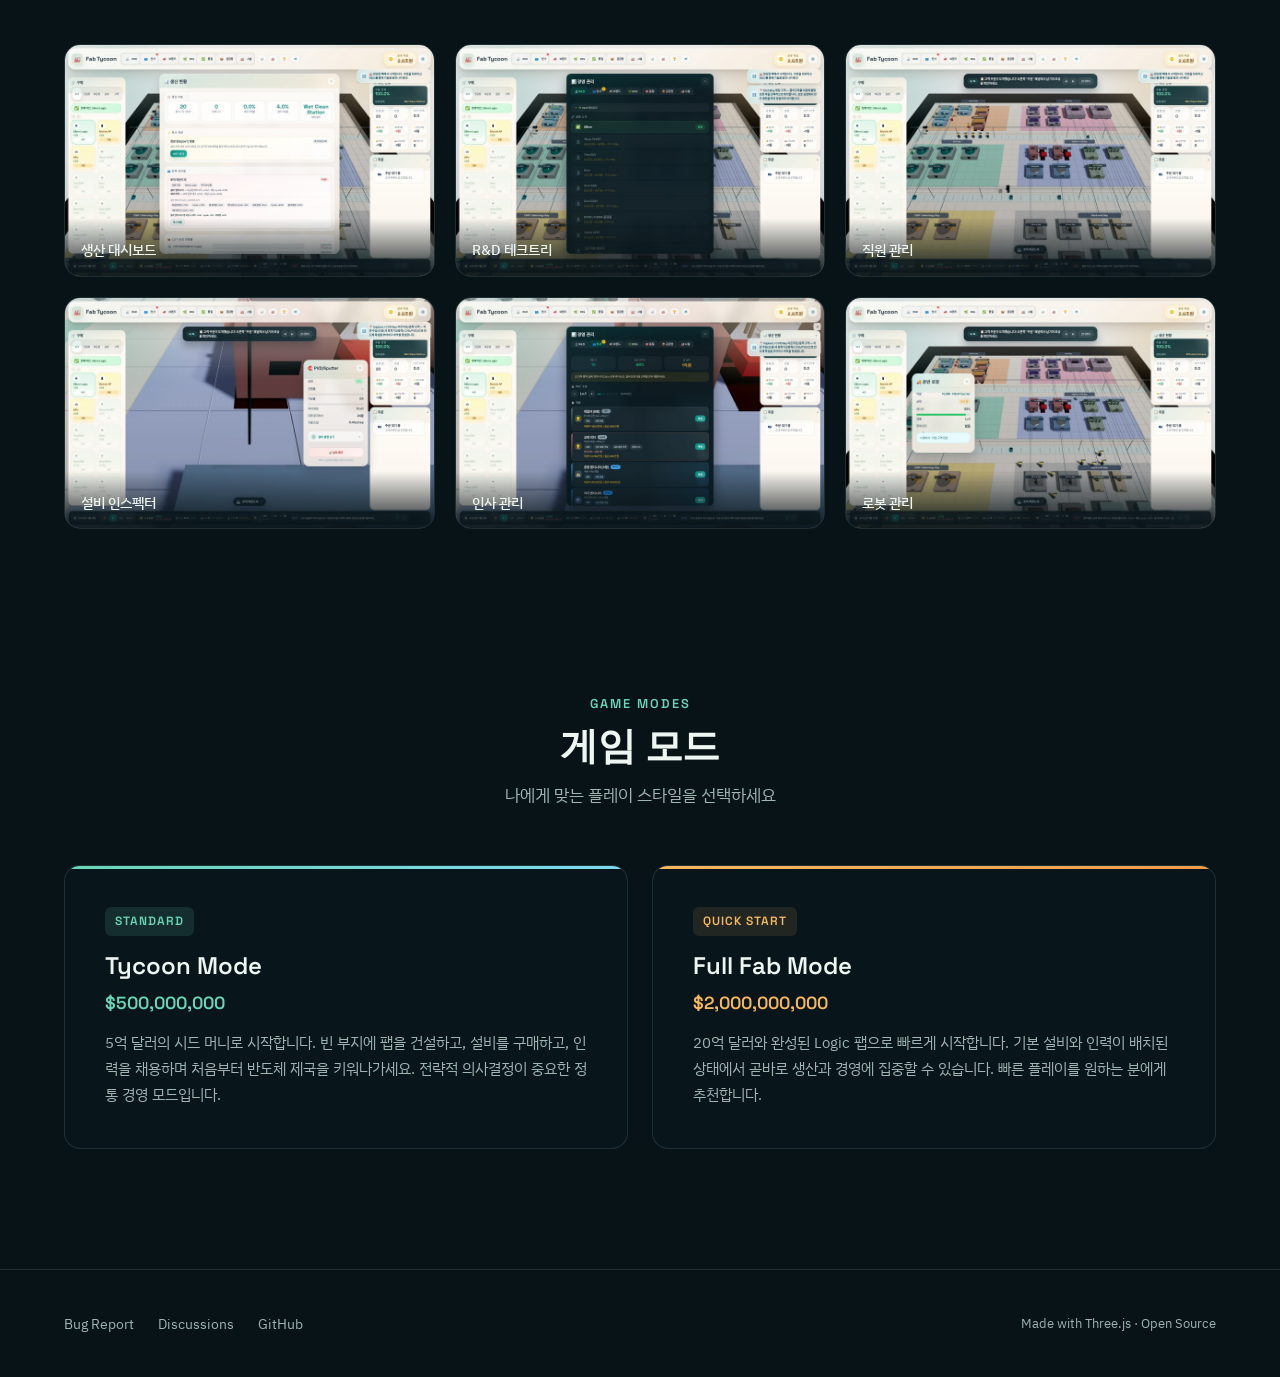
==== commit d14da681: "docs: v2.7.0 반영 - 28종 직원, HR 어드바이저, 6종 팹, 오피스 인테리어" ====
--- a/index.html
+++ b/index.html
@@ -58,13 +58,13 @@
         <div class="card fade-in">
           <div class="card-icon mint">&#127981;</div>
           <h3>멀티팹 경영</h3>
-          <p>Logic, DRAM, NAND, Photonics, Quantum 5종 팹을 건설하고 운영하세요. 각 팹마다 전용 설비와 레시피가 있습니다.</p>
+          <p>Logic, DRAM, NAND, GaN, Photonics, Quantum 6종 팹을 건��하고 운영하세요. 팹별 수익/비용 추적과 대시보드 비교가 가능합니다.</p>
         </div>
 
         <div class="card fade-in">
           <div class="card-icon cyan">&#127916;</div>
           <h3>실시간 3D 팹</h3>
-          <p>설비, 로봇, 직원이 실시간으로 움직이는 팹 내부를 관찰하세요. Three.js 기반 3D 렌더링으로 생동감 있는 공장을 경험합니다.</p>
+          <p>설비, 로봇, 28종 직원이 움직이는 팹 내부. 오피스 베이의 책상과 모니터까지 디테일한 3D 인테리어를 경험하세요.</p>
         </div>
 
         <div class="card fade-in">
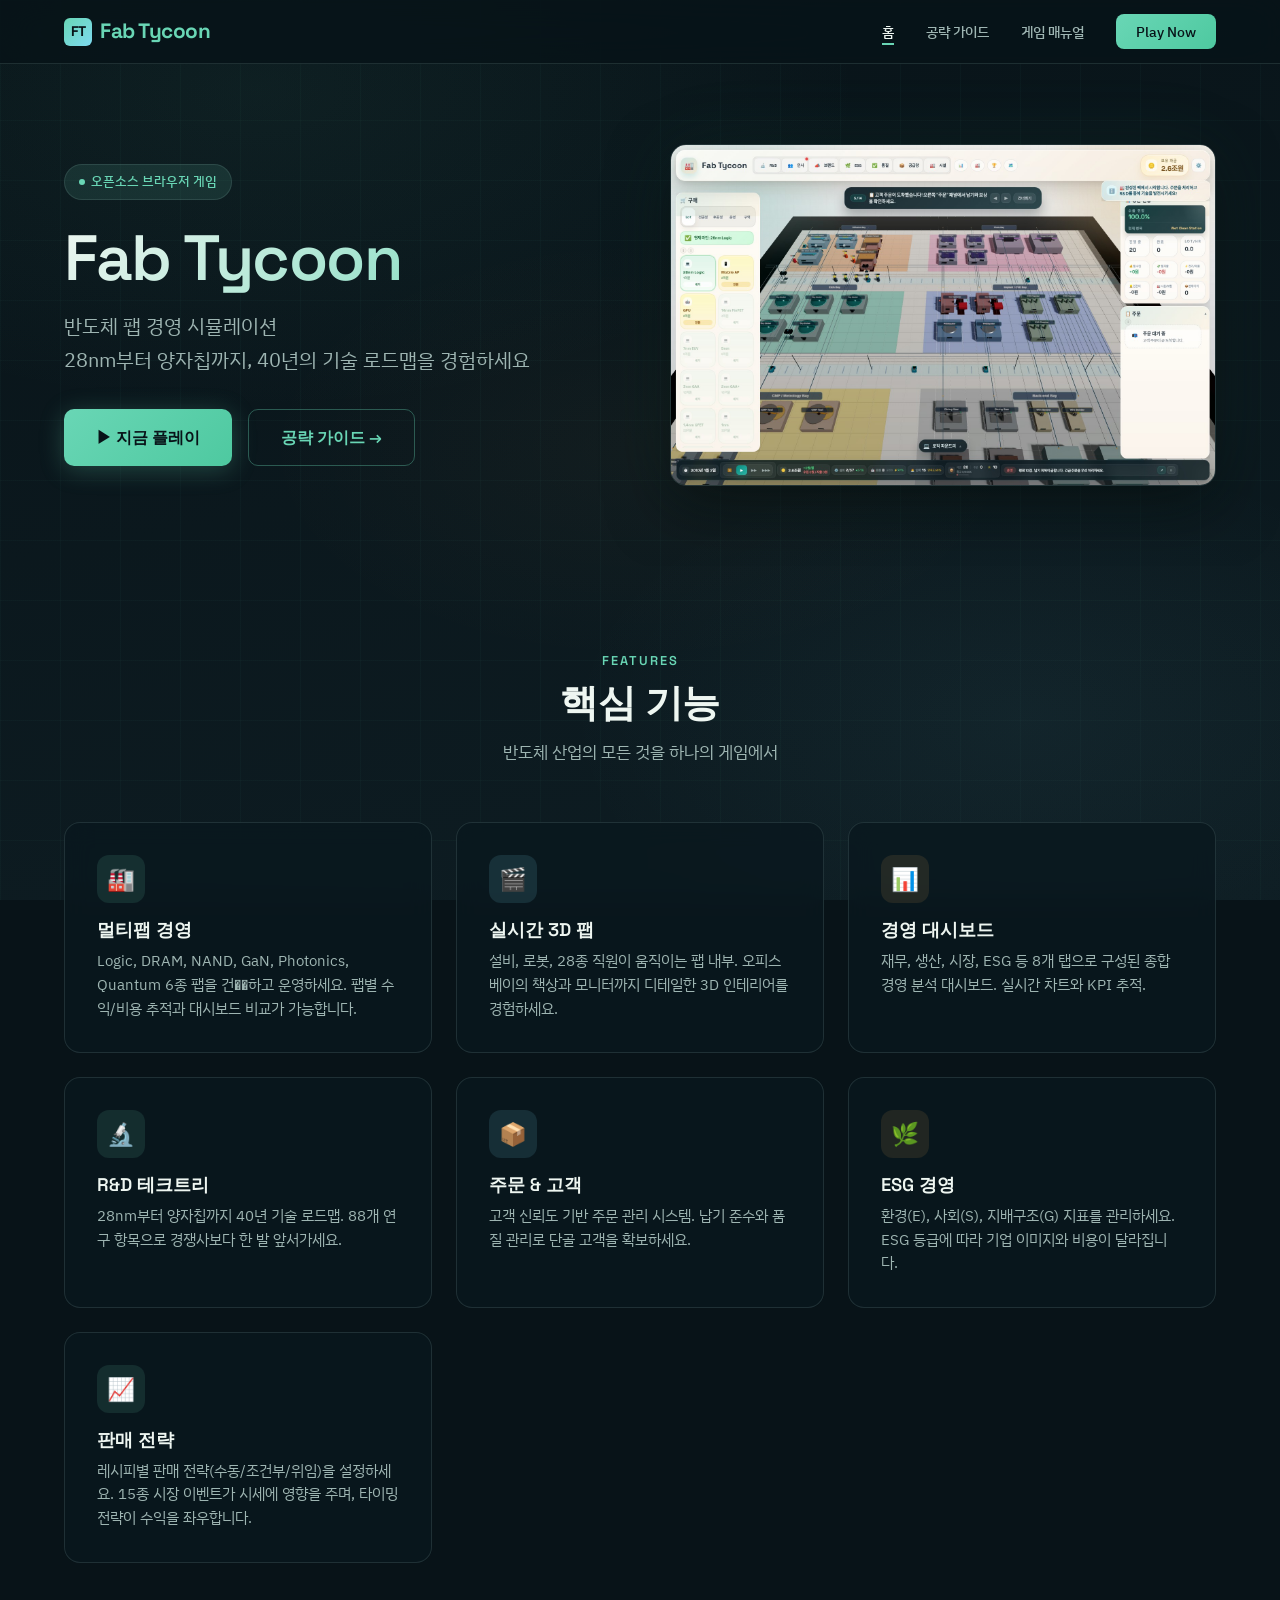
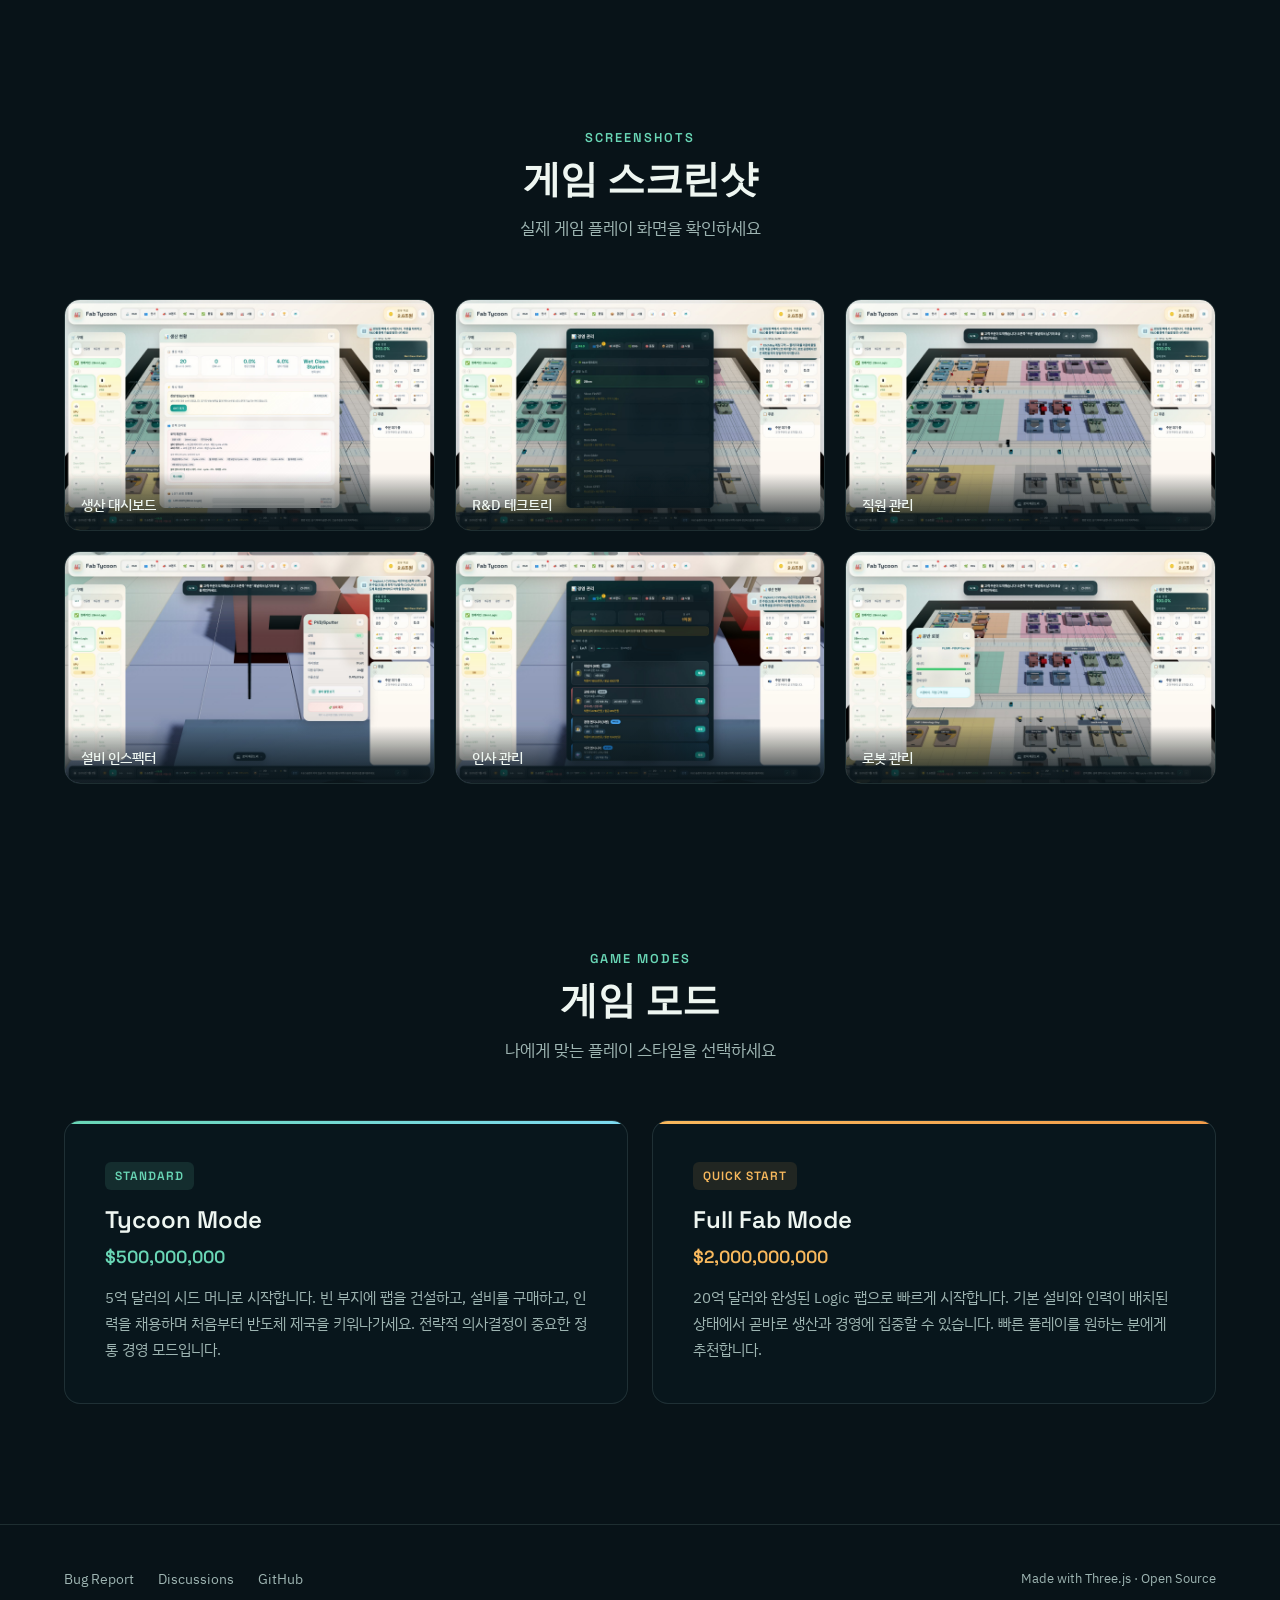
==== commit eb68f89c: "docs: v2.8.0~v2.9.0 반영 - 판매 전략, 시장 이벤트 15종, 직원 28종, OHT 규칙" ====
--- a/index.html
+++ b/index.html
@@ -91,6 +91,12 @@
           <p>환경(E), 사회(S), 지배구조(G) 지표를 관리하세요. ESG 등급에 따라 기업 이미지와 비용이 달라집니다.</p>
         </div>
 
+        <div class="card fade-in">
+          <div class="card-icon mint">&#128200;</div>
+          <h3>판매 전략</h3>
+          <p>레시피별 판매 전략(수동/조건부/위임)을 설정하세요. 15종 시장 이벤트가 시세에 영향을 주며, 타이밍 전략이 수익을 좌우합니다.</p>
+        </div>
+
       </div>
     </div>
   </section>
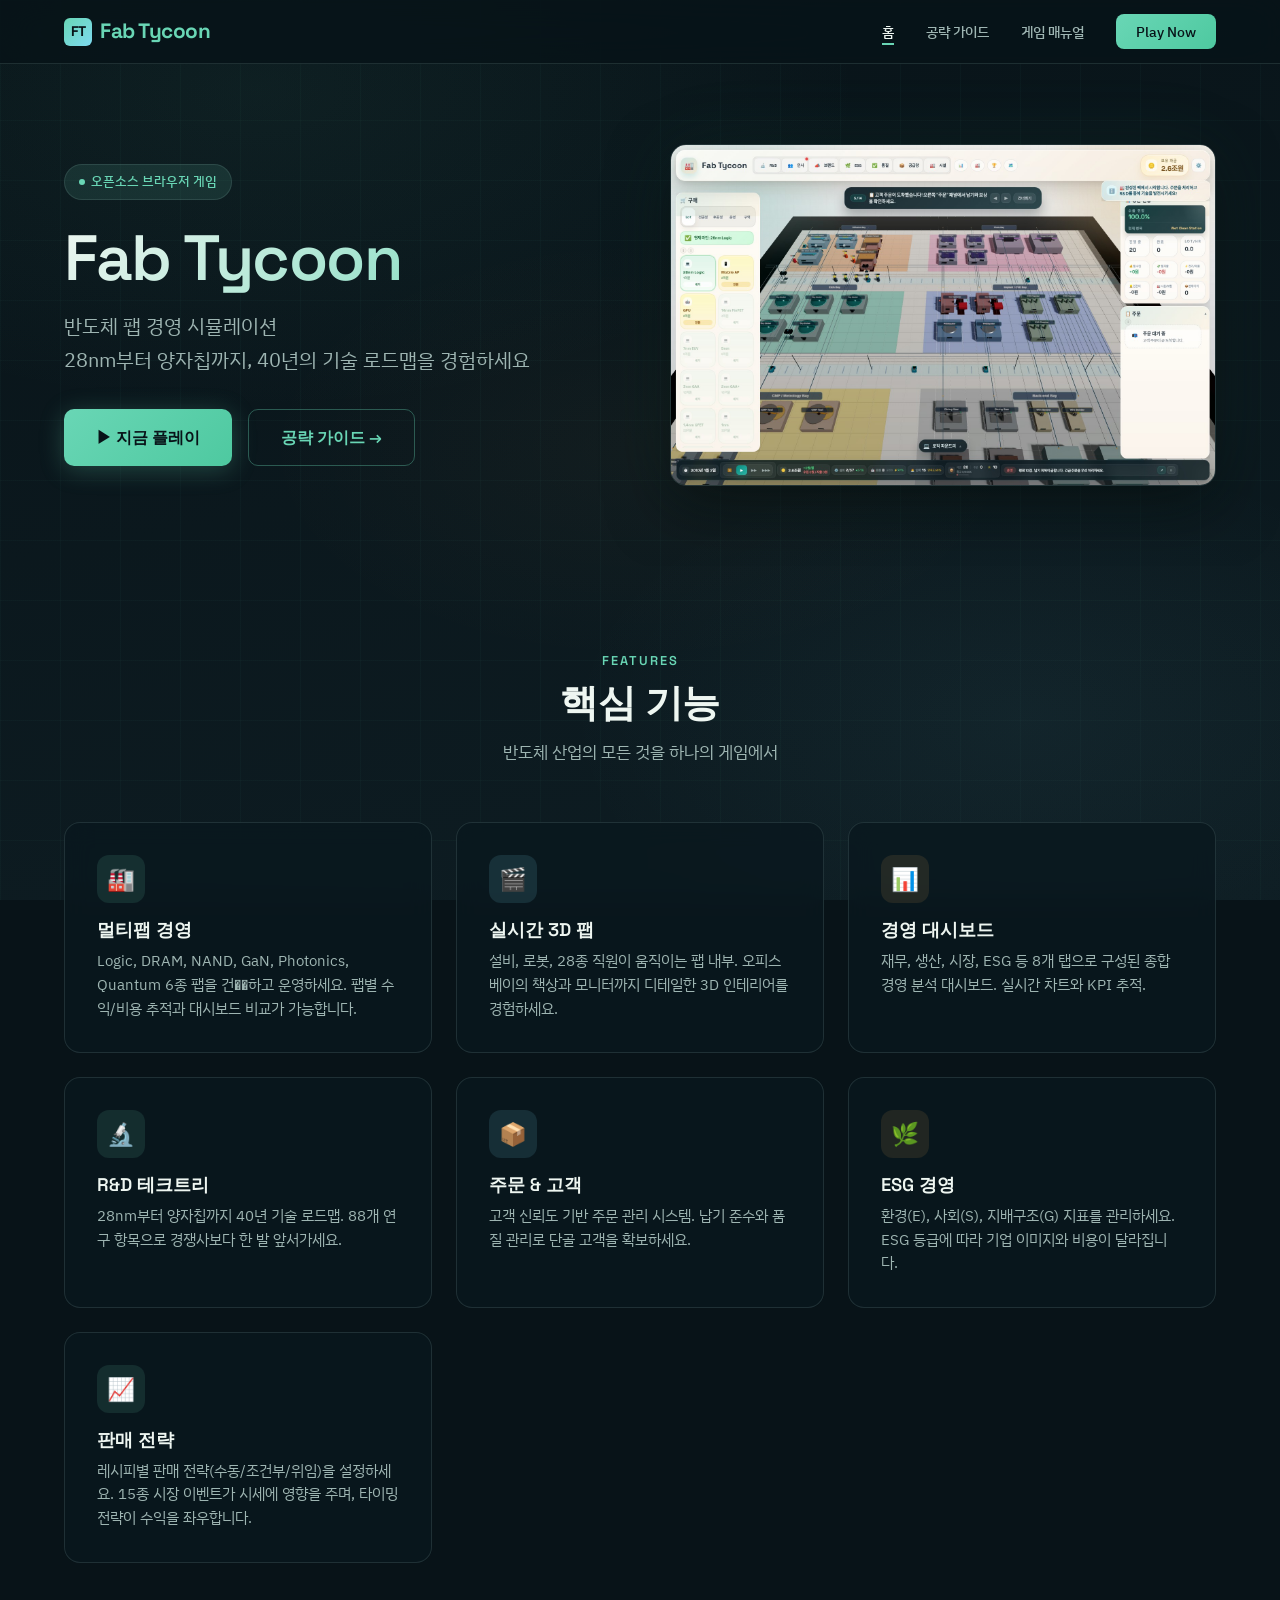
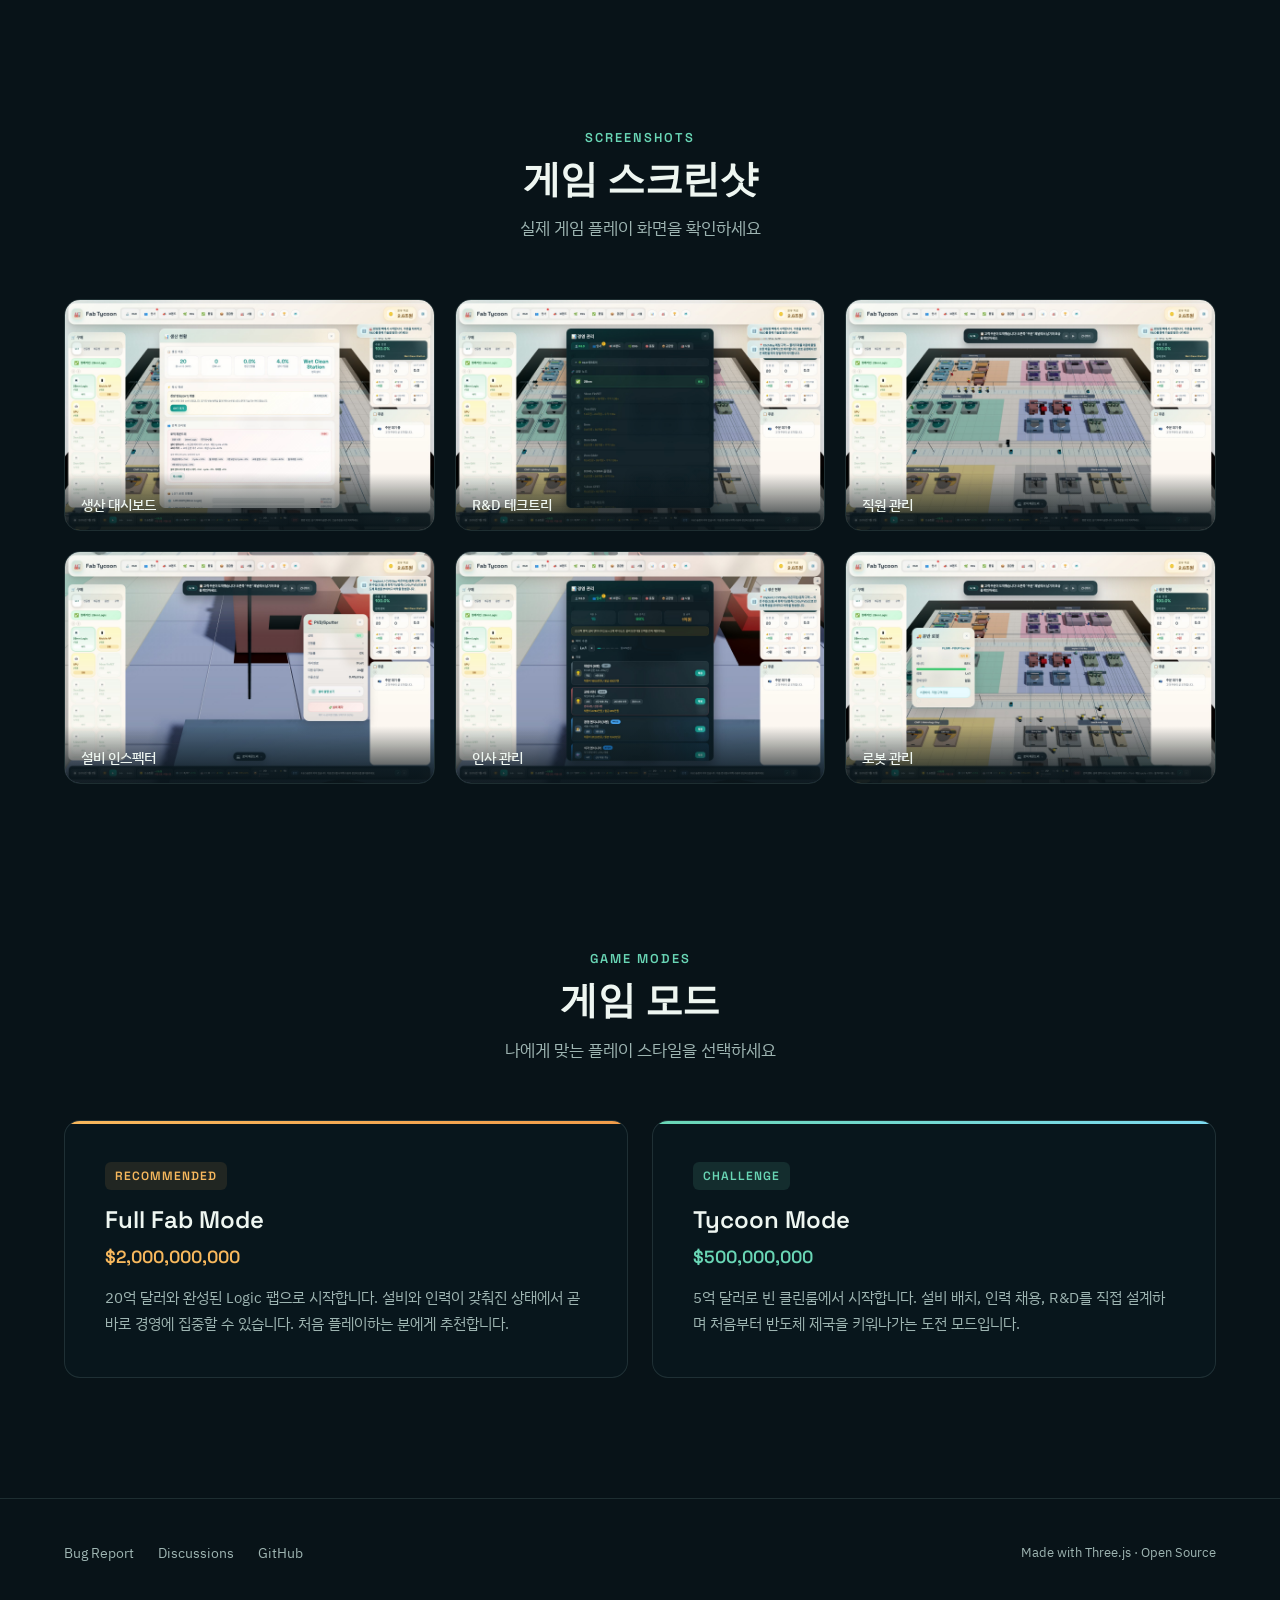
==== commit 00c41209: "fix: 모드 카드 순서 및 설명 수정 — Full Fab을 초보 추천으로" ====
--- a/index.html
+++ b/index.html
@@ -155,18 +155,18 @@
       </div>
       <div class="modes-grid fade-in">
 
+        <div class="mode-card fullfab">
+          <span class="mode-tag">Recommended</span>
+          <h3>Full Fab Mode</h3>
+          <div class="mode-money">$2,000,000,000</div>
+          <p>20억 달러와 완성된 Logic 팹으로 시작합니다. 설비와 인력이 갖춰진 상태에서 곧바로 경영에 집중할 수 있습니다. 처음 플레이하는 분에게 추천합니다.</p>
+        </div>
+
         <div class="mode-card tycoon">
-          <span class="mode-tag">Standard</span>
+          <span class="mode-tag">Challenge</span>
           <h3>Tycoon Mode</h3>
           <div class="mode-money">$500,000,000</div>
-          <p>5억 달러의 시드 머니로 시작합니다. 빈 부지에 팹을 건설하고, 설비를 구매하고, 인력을 채용하며 처음부터 반도체 제국을 키워나가세요. 전략적 의사결정이 중요한 정통 경영 모드입니다.</p>
-        </div>
-
-        <div class="mode-card fullfab">
-          <span class="mode-tag">Quick Start</span>
-          <h3>Full Fab Mode</h3>
-          <div class="mode-money">$2,000,000,000</div>
-          <p>20억 달러와 완성된 Logic 팹으로 빠르게 시작합니다. 기본 설비와 인력이 배치된 상태에서 곧바로 생산과 경영에 집중할 수 있습니다. 빠른 플레이를 원하는 분에게 추천합니다.</p>
+          <p>5억 달러로 빈 클린룸에서 시작합니다. 설비 배치, 인력 채용, R&D를 직접 설계하며 처음부터 반도체 제국을 키워나가는 도전 모드입니다.</p>
         </div>
 
       </div>
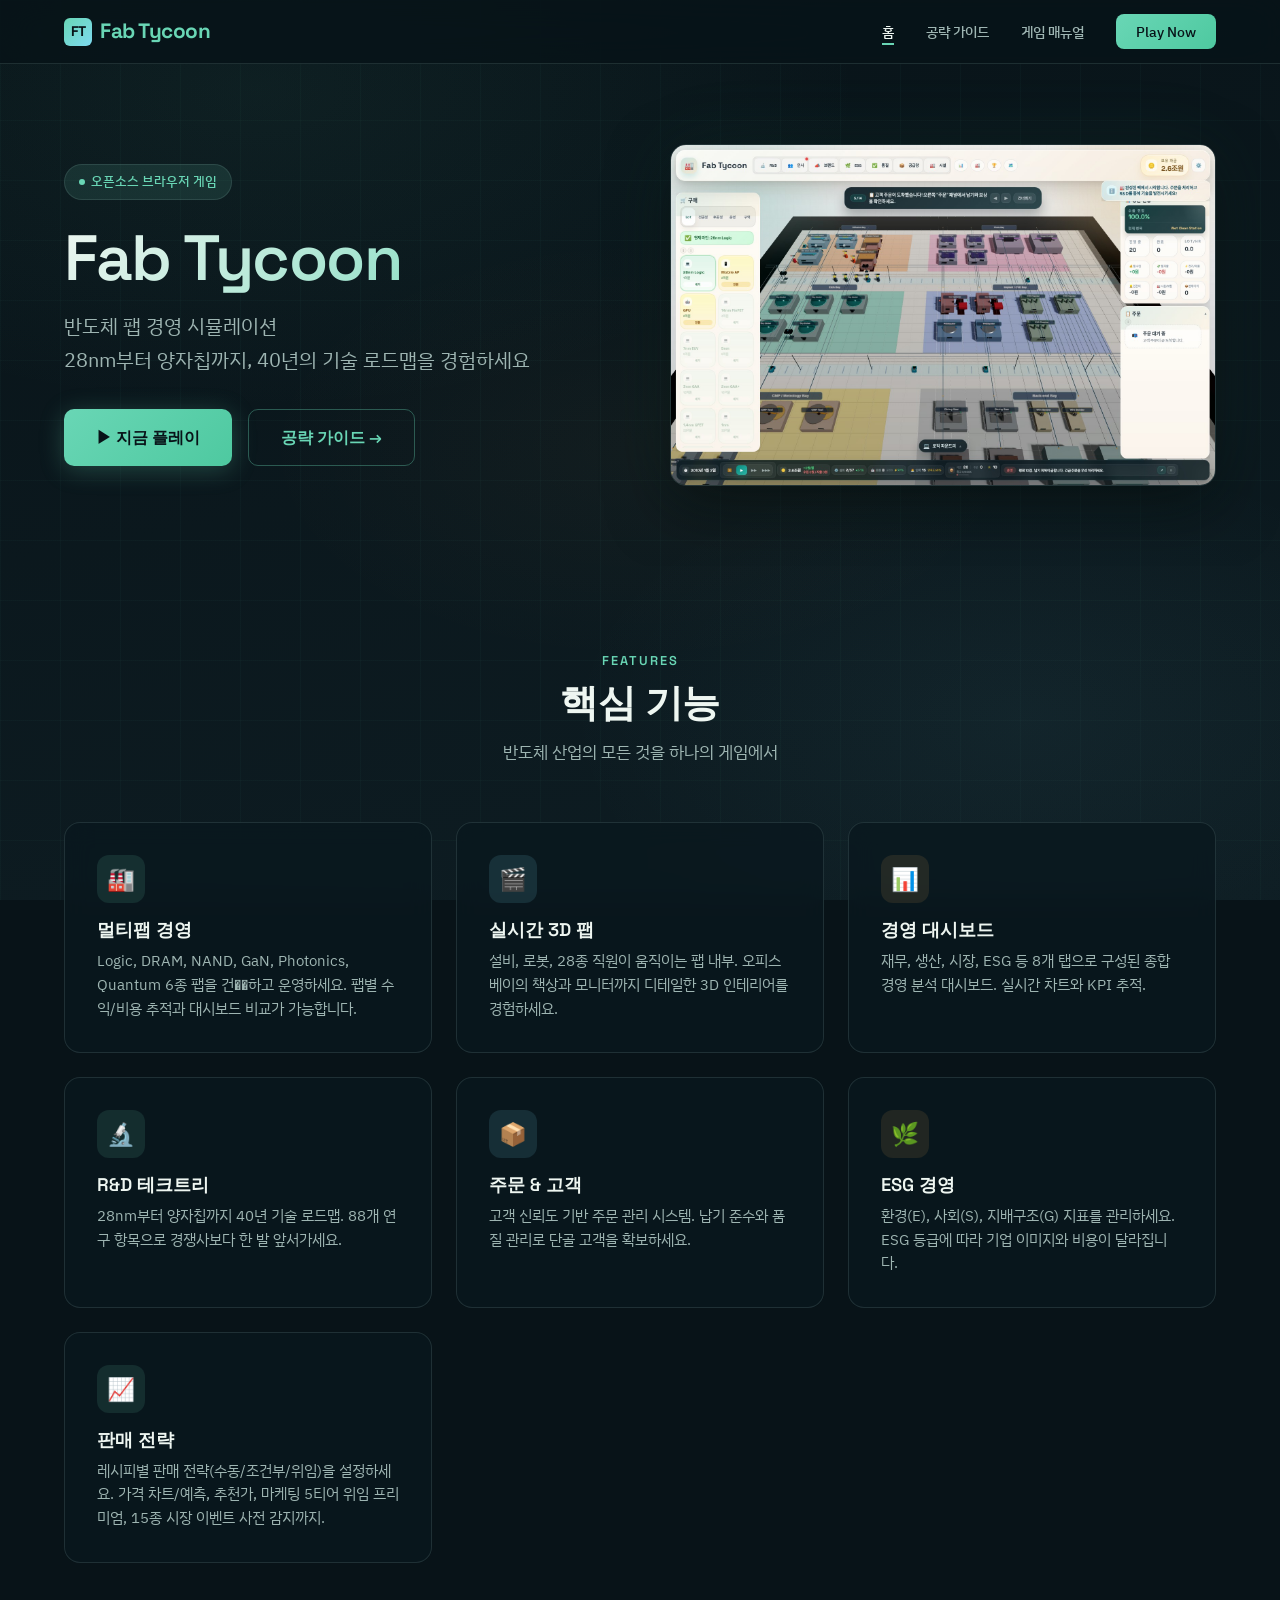
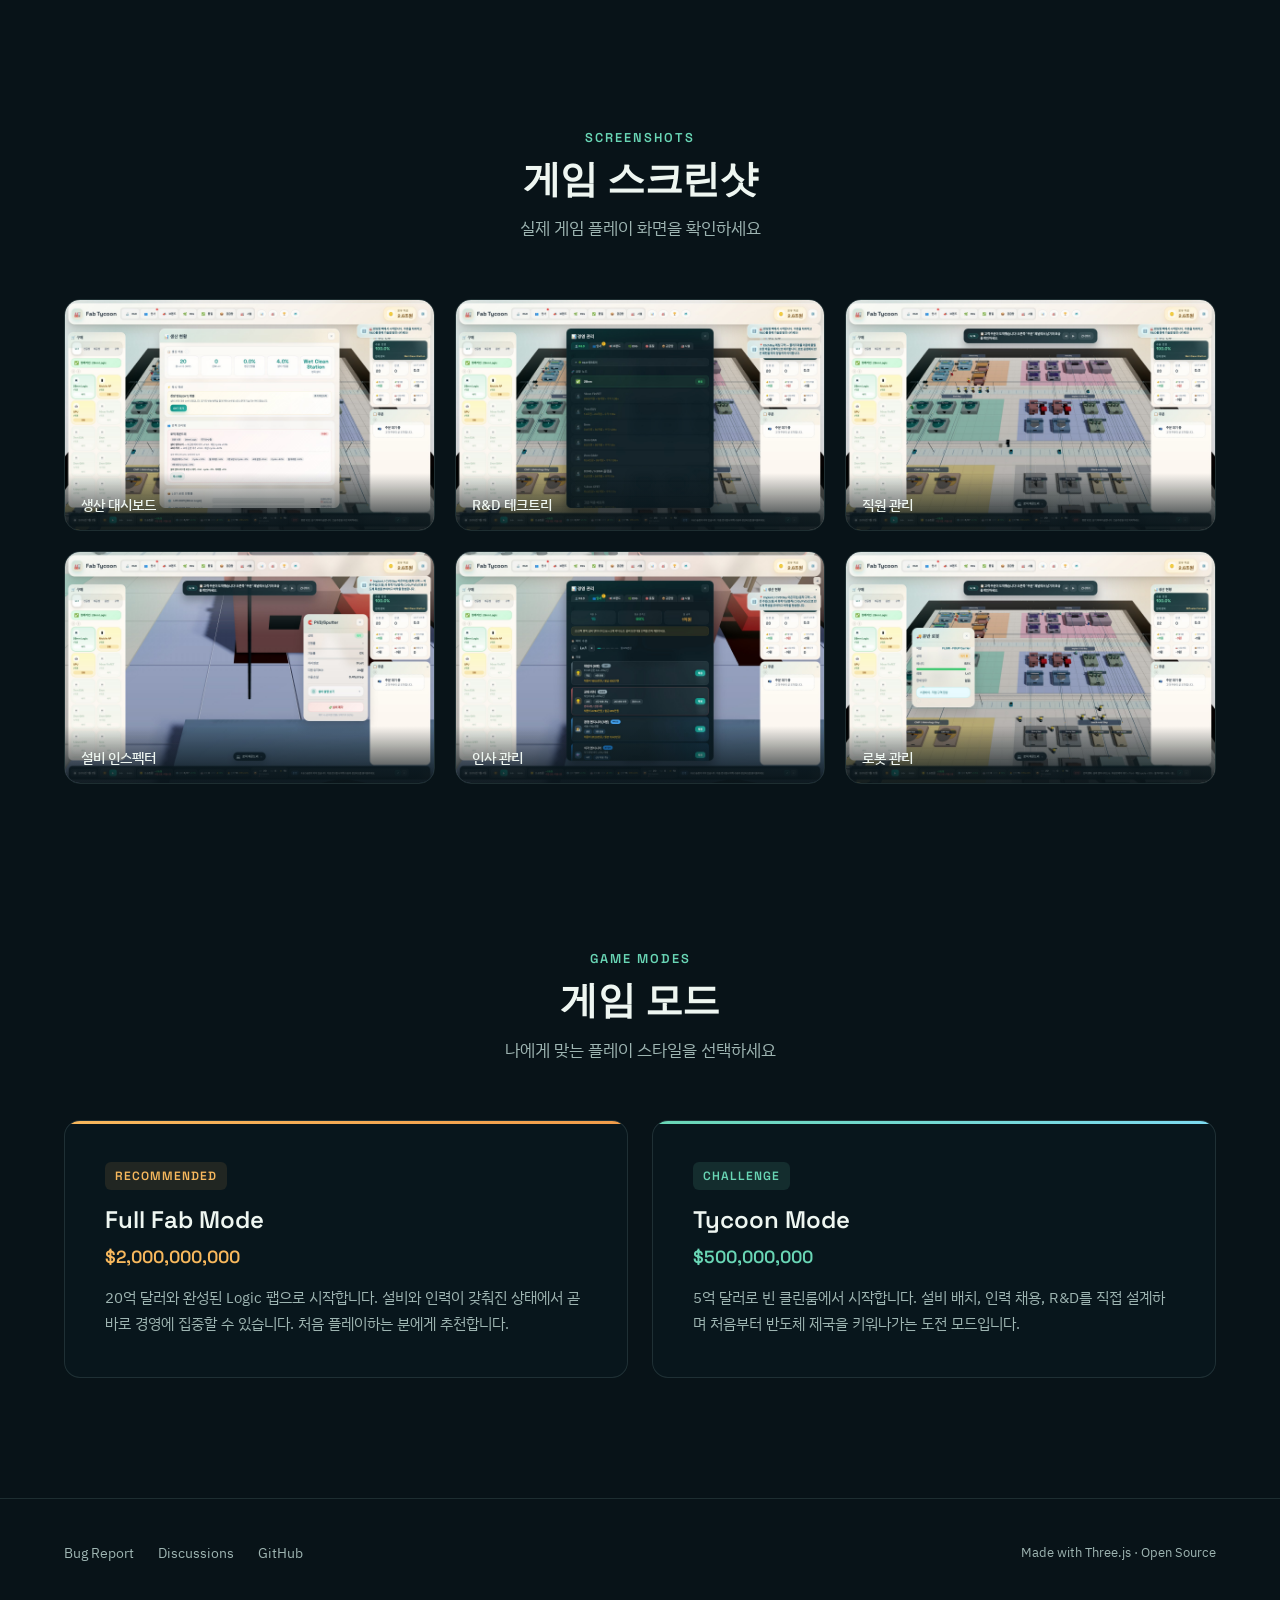
==== commit 52dd2788: "docs: 판매 전략 설명에 가격 차트, 마케팅 티어, 사전 감지 반영" ====
--- a/index.html
+++ b/index.html
@@ -94,7 +94,7 @@
         <div class="card fade-in">
           <div class="card-icon mint">&#128200;</div>
           <h3>판매 전략</h3>
-          <p>레시피별 판매 전략(수동/조건부/위임)을 설정하세요. 15종 시장 이벤트가 시세에 영향을 주며, 타이밍 전략이 수익을 좌우합니다.</p>
+          <p>레시피별 판매 전략(수동/조건부/위임)을 설정하세요. 가격 차트/예측, 추천가, 마케팅 5티어 위임 프리미엄, 15종 시장 이벤트 사전 감지까지.</p>
         </div>
 
       </div>
